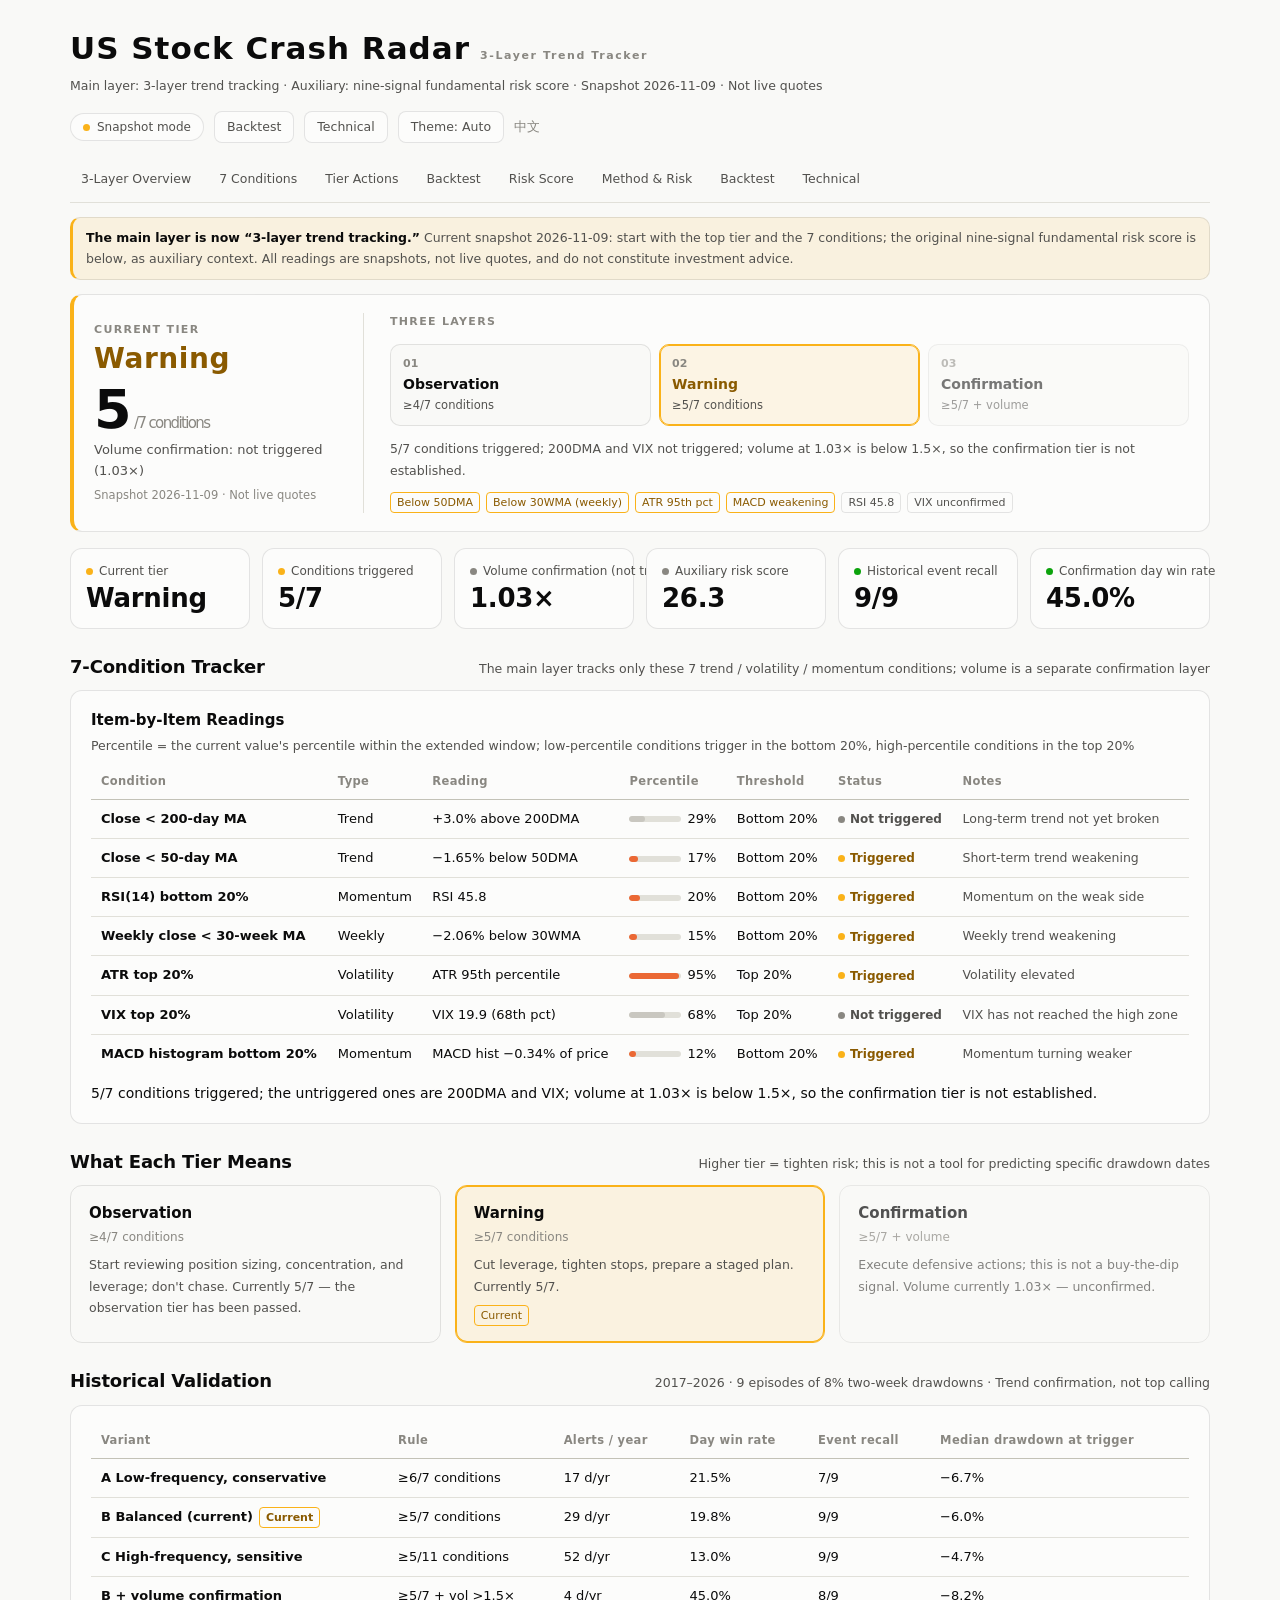
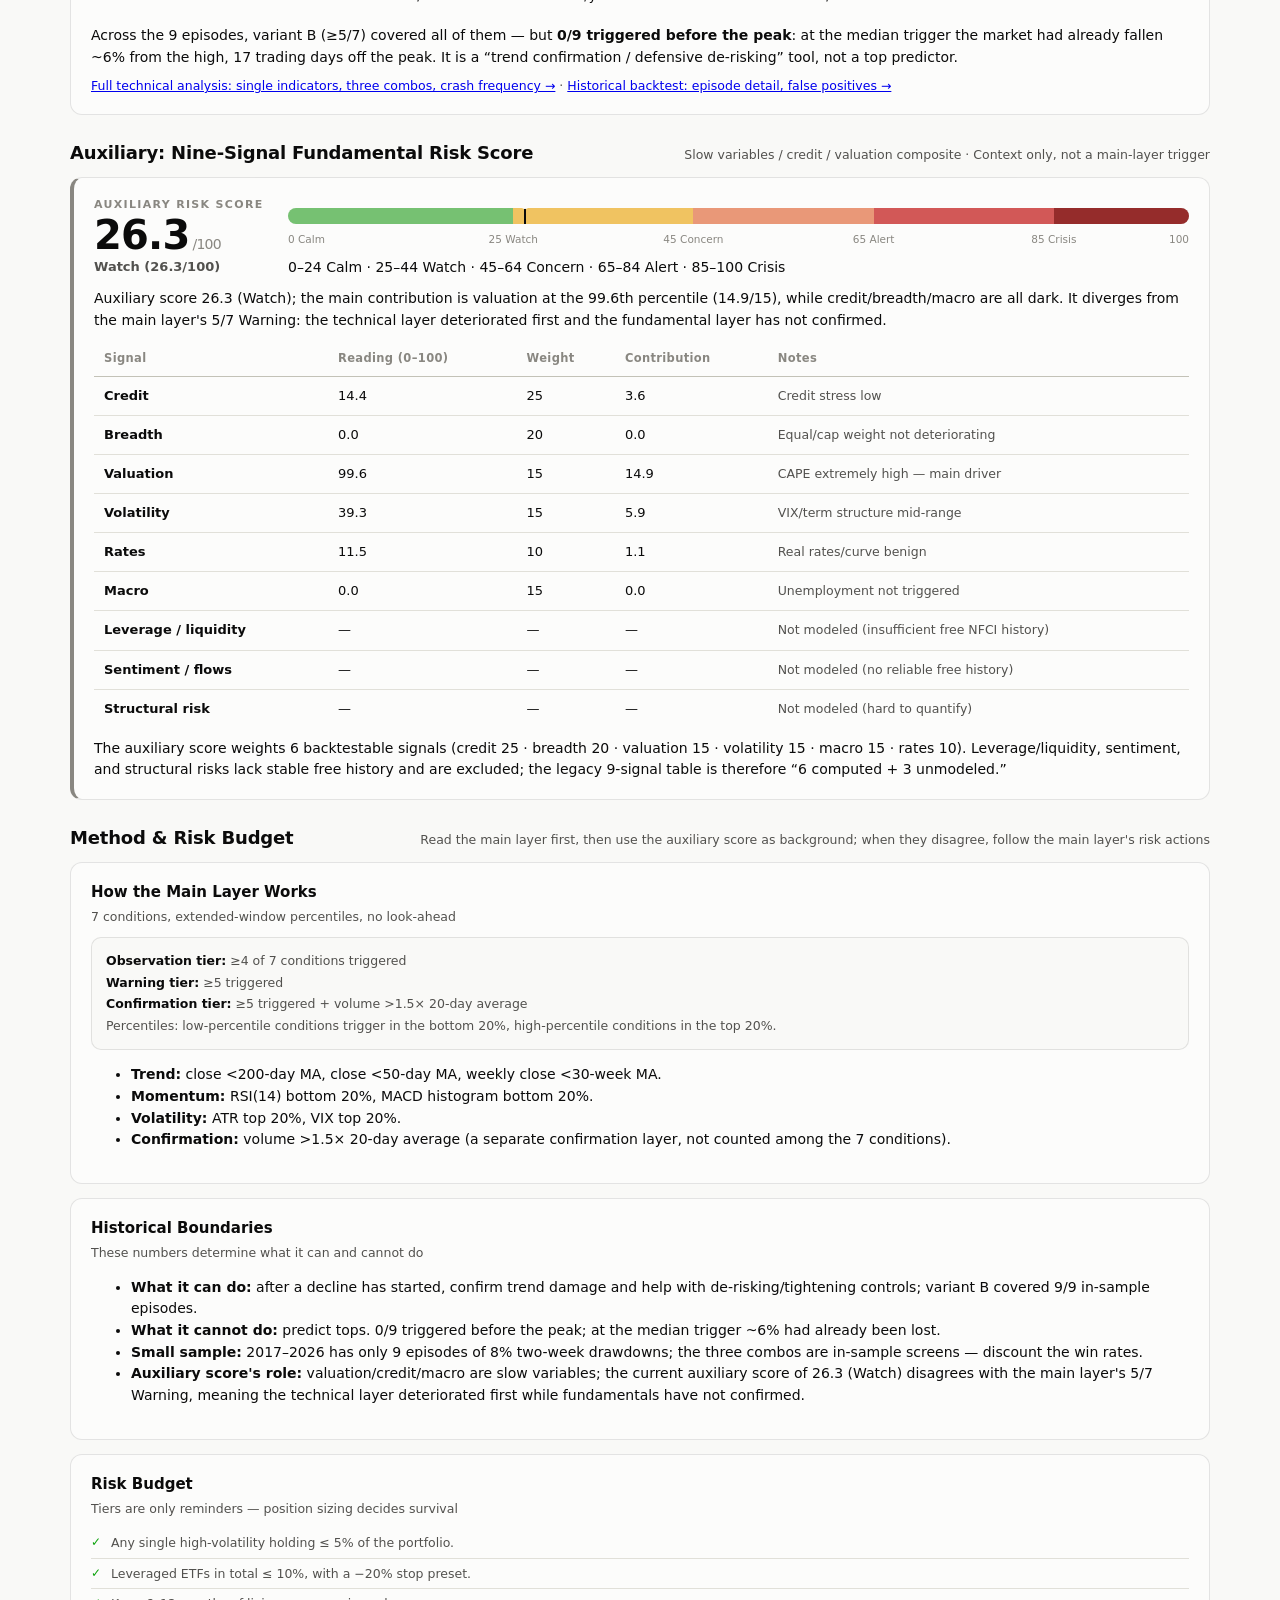
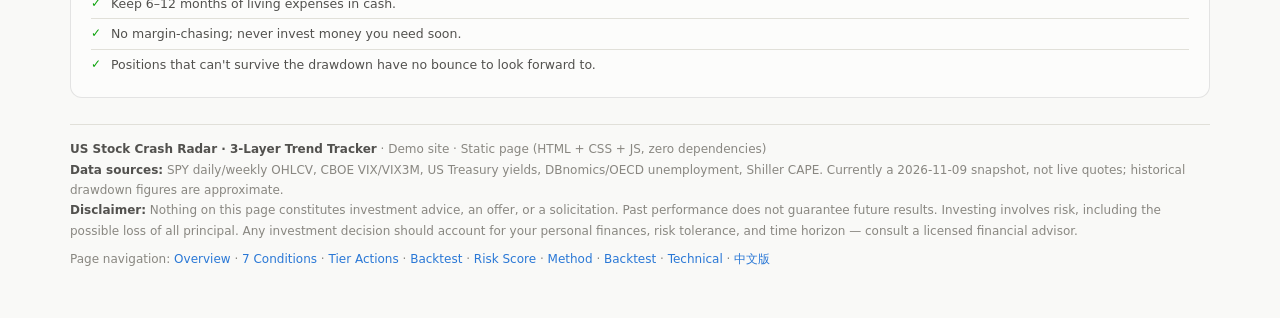
==== en/index.html @ eeff61cd "Add English version (en/) with shared data, language switch, and hreflang" ====
<!DOCTYPE html>
<html lang="en">
<head>
<meta charset="UTF-8">
<meta name="viewport" content="width=device-width, initial-scale=1.0">
<title>US Stock Crash Radar · 3-Layer Trend Dashboard</title>
<meta name="description" content="Three-layer trend tracking for US stocks: Observation ≥4/7, Warning ≥5/7, Confirmation ≥5/7 + volume. A nine-signal fundamental risk score as auxiliary context. Snapshot data, not investment advice.">
<meta name="theme-color" content="#f9f9f7" media="(prefers-color-scheme: light)">
<meta name="theme-color" content="#0d0d0d" media="(prefers-color-scheme: dark)">
<link rel="alternate" hreflang="en" href="https://wangxian111.github.io/usstockcrash/en/">
<link rel="alternate" hreflang="zh-CN" href="https://wangxian111.github.io/usstockcrash/">
<link rel="alternate" hreflang="x-default" href="https://wangxian111.github.io/usstockcrash/">
<link rel="icon" type="image/svg+xml" href="../assets/favicon.svg">
<link rel="stylesheet" href="../assets/site.css">
<style>
  /* 3-layer homepage layout */
  .layer-hero {
    display: grid;
    grid-template-columns: 270px 1fr;
    gap: 26px;
    align-items: stretch;
    border-left: 4px solid var(--warn);
  }
  .layer-current {
    border-right: 1px solid var(--grid);
    padding-right: 24px;
    display: flex;
    flex-direction: column;
    justify-content: center;
  }
  .layer-tier {
    font-size: 28px;
    font-weight: 750;
    letter-spacing: 0.02em;
    line-height: 1.2;
    margin-top: 4px;
    color: var(--warn-text);
  }
  .layer-score {
    font-size: 54px;
    font-weight: 750;
    line-height: 1.05;
    letter-spacing: -0.03em;
    margin: 6px 0 2px;
  }
  .layer-score small {
    font-size: 15px;
    font-weight: 500;
    color: var(--muted);
    margin-left: 4px;
  }
  .layer-sub { font-size: 13px; color: var(--ink-2); }
  .layer-note { font-size: 11.5px; color: var(--muted); margin-top: 6px; }
  .layer-right { min-width: 0; }
  .layer-ladder { display: flex; align-items: stretch; margin: 14px 0 12px; }
  .layer-step {
    flex: 1;
    border: 1px solid var(--border);
    border-radius: 10px;
    padding: 10px 12px;
    background: var(--page);
    opacity: 0.55;
  }
  .layer-step + .layer-step { margin-left: 8px; }
  .layer-step.active { opacity: 1; }
  .layer-step.current {
    border-color: var(--warn);
    background: var(--warn-soft);
    box-shadow: 0 0 0 1px var(--warn) inset;
  }
  .layer-step .ls-num { font-size: 11px; color: var(--muted); font-weight: 650; }
  .layer-step .ls-title { font-size: 14px; font-weight: 700; margin: 2px 0; }
  .layer-step .ls-rule { font-size: 11.5px; color: var(--ink-2); }
  .layer-step.current .ls-title { color: var(--warn-text); }
  .layer-summary {
    font-size: 12.5px;
    line-height: 1.75;
    color: var(--ink-2);
    margin: 6px 0 10px;
  }
  .layer-tags { display: flex; flex-wrap: wrap; gap: 6px; }

  .tier-grid { display: grid; grid-template-columns: repeat(3, 1fr); gap: 14px; }
  .tier-card {
    background: var(--surface);
    border: 1px solid var(--border);
    border-radius: 12px;
    padding: 16px 18px;
    opacity: 0.7;
  }
  .tier-card.active { opacity: 1; }
  .tier-card.current {
    border-color: var(--warn);
    background: var(--warn-soft);
    box-shadow: 0 0 0 1px var(--warn) inset;
  }
  .tier-card h3 { margin: 0; font-size: 15px; }
  .tier-card .rule { font-size: 12px; color: var(--muted); margin-top: 2px; }
  .tier-card p { font-size: 12.5px; color: var(--ink-2); line-height: 1.7; margin: 8px 0 0; }
  .tier-card .tag { margin-top: 8px; }

  .aux-card { border-left: 4px solid var(--muted); }
  .aux-head {
    display: grid;
    grid-template-columns: 170px 1fr;
    gap: 24px;
    align-items: center;
    margin-bottom: 10px;
  }
  .aux-score { font-size: 40px; font-weight: 750; line-height: 1.1; letter-spacing: -0.02em; }
  .aux-score small { font-size: 14px; font-weight: 500; color: var(--muted); margin-left: 3px; }
  .aux-band { font-size: 13px; font-weight: 650; color: var(--ink-2); }
  .aux-meter-wrap { min-width: 0; }

  /* Donation button styling — kept ready for when a Ko-fi / GitHub Sponsors account exists. */
  .sponsor-btn { border-color: #ea4aaa; color: #ea4aaa; }
  .sponsor-btn:hover { background: #ea4aaa; color: #fff !important; border-color: #ea4aaa !important; }
  .lang-switch { font-size: 12.5px; color: var(--muted); text-decoration: none; }

  @media (max-width: 900px) {
    .layer-hero { grid-template-columns: 1fr; }
    .layer-current {
      border-right: 0;
      border-bottom: 1px solid var(--grid);
      padding-right: 0;
      padding-bottom: 14px;
    }
    .layer-ladder { flex-direction: column; }
    .layer-step + .layer-step { margin-left: 0; margin-top: 6px; }
    .tier-grid { grid-template-columns: 1fr; }
    .aux-head { grid-template-columns: 1fr; }
  }
</style>
</head>
<body class="viz-root">
<div class="wrap">

  <header class="masthead">
    <div>
      <h1>US Stock Crash Radar <span class="mast-tag">3-Layer Trend Tracker</span></h1>
      <div class="sub">Main layer: 3-layer trend tracking · Auxiliary: nine-signal fundamental risk score · Snapshot <span id="updTime">—</span> · Not live quotes</div>
    </div>
    <div class="mast-right">
      <span class="src-badge"><span class="live-dot"></span> Snapshot mode</span>
      <a class="ghost-btn" href="backtest.html" style="text-decoration:none">Backtest</a>
      <a class="ghost-btn" href="technical.html" style="text-decoration:none">Technical</a>
      <button class="ghost-btn" id="themeBtn" type="button">Theme: Auto</button>
      <a class="lang-switch" href="../index.html" hreflang="zh-CN">中文</a>
    </div>
  </header>

  <nav class="site-nav" aria-label="Page navigation">
    <a href="#overview">3-Layer Overview</a>
    <a href="#conditions">7 Conditions</a>
    <a href="#tiers">Tier Actions</a>
    <a href="#validation">Backtest</a>
    <a href="#auxiliary">Risk Score</a>
    <a href="#method">Method &amp; Risk</a>
    <a href="backtest.html">Backtest</a>
    <a href="technical.html">Technical</a>
  </nav>

  <div class="demo-banner" role="note">
    <strong>The main layer is now “3-layer trend tracking.”</strong> Current snapshot <span id="bannerDate">—</span>: start with the top tier and the 7 conditions; the original nine-signal fundamental risk score is below, as auxiliary context.
    All readings are snapshots, not live quotes, and do not constitute investment advice.
  </div>

  <!-- ================= 3-Layer Overview ================= -->
  <section id="overview" class="report-section">
    <div class="card layer-hero" id="layerHero">
      <div class="layer-current">
        <div class="eyebrow">Current Tier</div>
        <div class="layer-tier" id="layerTier">Warning</div>
        <div class="layer-score"><span id="layerScore">5</span><small>/7 conditions</small></div>
        <div class="layer-sub" id="layerSub">Volume confirmation: not triggered (1.03×)</div>
        <div class="layer-note">Snapshot <span id="layerDate">—</span> · Not live quotes</div>
      </div>
      <div class="layer-right">
        <div class="eyebrow">Three Layers</div>
        <div class="layer-ladder" id="layerLadder">
          <div class="layer-step" data-tier="observe">
            <div class="ls-num">01</div>
            <div class="ls-title">Observation</div>
            <div class="ls-rule">≥4/7 conditions</div>
          </div>
          <div class="layer-step" data-tier="warn">
            <div class="ls-num">02</div>
            <div class="ls-title">Warning</div>
            <div class="ls-rule">≥5/7 conditions</div>
          </div>
          <div class="layer-step" data-tier="confirm">
            <div class="ls-num">03</div>
            <div class="ls-title">Confirmation</div>
            <div class="ls-rule">≥5/7 + volume</div>
          </div>
        </div>
        <p class="layer-summary" id="layerSummary">Loading…</p>
        <div class="layer-tags" id="layerTags"></div>
      </div>
    </div>
  </section>

  <!-- ================= KPI ================= -->
  <section class="kpis" id="layerKpis" aria-label="3-layer tracking core metrics"></section>

  <!-- ================= 7 Conditions ================= -->
  <section id="conditions" class="report-section">
    <div class="section-head">
      <h2>7-Condition Tracker</h2>
      <p class="cap">The main layer tracks only these 7 trend / volatility / momentum conditions; volume is a separate confirmation layer</p>
    </div>
    <div class="card">
      <div class="card-head">
        <div>
          <h2>Item-by-Item Readings</h2>
          <p class="cap">Percentile = the current value's percentile within the extended window; low-percentile conditions trigger in the bottom 20%, high-percentile conditions in the top 20%</p>
        </div>
      </div>
      <p class="scroll-hint">Table scrolls horizontally →</p>
      <div class="tblwrap">
        <table class="sig" id="conditionTable">
          <thead>
            <tr>
              <th>Condition</th><th>Type</th><th>Reading</th><th>Percentile</th>
              <th>Threshold</th><th>Status</th><th>Notes</th>
            </tr>
          </thead>
          <tbody id="conditionRows"></tbody>
        </table>
      </div>
      <p class="tech-note" id="conditionNote" style="margin:10px 0 0">Loading…</p>
    </div>
  </section>

  <!-- ================= Tier Actions ================= -->
  <section id="tiers" class="report-section">
    <div class="section-head">
      <h2>What Each Tier Means</h2>
      <p class="cap">Higher tier = tighten risk; this is not a tool for predicting specific drawdown dates</p>
    </div>
    <div class="tier-grid" id="tierCards"></div>
  </section>

  <!-- ================= Historical Validation ================= -->
  <section id="validation" class="report-section">
    <div class="section-head">
      <h2>Historical Validation</h2>
      <p class="cap">2017–2026 · 9 episodes of 8% two-week drawdowns · Trend confirmation, not top calling</p>
    </div>
    <div class="card">
      <p class="scroll-hint">Table scrolls horizontally →</p>
      <div class="tblwrap">
        <table class="sig" id="profileTable">
          <thead>
            <tr>
              <th>Variant</th><th>Rule</th><th>Alerts / year</th>
              <th>Day win rate</th><th>Event recall</th><th>Median drawdown at trigger</th>
            </tr>
          </thead>
          <tbody id="profileRows"></tbody>
        </table>
      </div>
      <p class="tech-note" style="margin:10px 0 0">
        Across the 9 episodes, variant B (≥5/7) covered all of them — but <b>0/9 triggered before the peak</b>: at the median trigger the market had already fallen ~6% from the high,
        17 trading days off the peak. It is a “trend confirmation / defensive de-risking” tool, not a top predictor.
      </p>
      <p class="cap" style="margin-top:8px">
        <a href="technical.html">Full technical analysis: single indicators, three combos, crash frequency →</a> ·
        <a href="backtest.html">Historical backtest: episode detail, false positives →</a>
      </p>
    </div>
  </section>

  <!-- ================= Auxiliary Risk Score ================= -->
  <section id="auxiliary" class="report-section">
    <div class="section-head">
      <h2>Auxiliary: Nine-Signal Fundamental Risk Score</h2>
      <p class="cap">Slow variables / credit / valuation composite · Context only, not a main-layer trigger</p>
    </div>

    <div class="card aux-card">
      <div class="aux-head">
        <div>
          <div class="eyebrow">Auxiliary Risk Score</div>
          <div class="aux-score"><span id="auxScore">26.3</span><small>/100</small></div>
          <div class="aux-band" id="auxBand">Watch</div>
        </div>
        <div class="aux-meter-wrap">
          <div class="risk-meter" id="auxMeter" role="img" aria-label="Auxiliary risk score 26.3, watch zone">
            <div class="rm-seg rm-calm" style="width:25%"></div>
            <div class="rm-seg rm-watch" style="width:20%"></div>
            <div class="rm-seg rm-elev" style="width:20%"></div>
            <div class="rm-seg rm-alert" style="width:20%"></div>
            <div class="rm-seg rm-crisis" style="width:15%"></div>
            <div class="rm-marker" id="auxMarker" style="left:26.3%"><span></span></div>
          </div>
          <div class="risk-scale">
            <span style="left:0%">0 Calm</span>
            <span style="left:25%">25 Watch</span>
            <span style="left:45%">45 Concern</span>
            <span style="left:65%">65 Alert</span>
            <span style="left:85%">85 Crisis</span>
            <span style="left:100%">100</span>
          </div>
          <p class="tech-note" style="margin:6px 0 0">0–24 Calm · 25–44 Watch · 45–64 Concern · 65–84 Alert · 85–100 Crisis</p>
        </div>
      </div>

      <p class="tech-note" id="auxNote" style="margin:6px 0 10px">Loading…</p>

      <p class="scroll-hint">Table scrolls horizontally →</p>
      <div class="tblwrap">
        <table class="sig">
          <thead>
            <tr><th>Signal</th><th>Reading (0–100)</th><th>Weight</th><th>Contribution</th><th>Notes</th></tr>
          </thead>
          <tbody id="auxRows"></tbody>
        </table>
      </div>
      <p class="tech-note" style="margin:10px 0 0">
        The auxiliary score weights 6 backtestable signals (credit 25 · breadth 20 · valuation 15 · volatility 15 · macro 15 · rates 10).
        Leverage/liquidity, sentiment, and structural risks lack stable free history and are excluded; the legacy 9-signal table is therefore “6 computed + 3 unmodeled.”
      </p>
    </div>
  </section>

  <!-- ================= Method & Risk Budget ================= -->
  <section id="method" class="report-section">
    <div class="section-head">
      <h2>Method &amp; Risk Budget</h2>
      <p class="cap">Read the main layer first, then use the auxiliary score as background; when they disagree, follow the main layer's risk actions</p>
    </div>

    <div class="card">
      <div class="card-head">
        <div>
          <h2>How the Main Layer Works</h2>
          <p class="cap">7 conditions, extended-window percentiles, no look-ahead</p>
        </div>
      </div>
      <div class="formula-box" style="margin-bottom:10px">
        <b>Observation tier:</b> ≥4 of 7 conditions triggered<br>
        <b>Warning tier:</b> ≥5 triggered<br>
        <b>Confirmation tier:</b> ≥5 triggered + volume &gt;1.5× 20-day average<br>
        Percentiles: low-percentile conditions trigger in the bottom 20%, high-percentile conditions in the top 20%.
      </div>
      <ul class="tech-list">
        <li><b>Trend:</b> close &lt;200-day MA, close &lt;50-day MA, weekly close &lt;30-week MA.</li>
        <li><b>Momentum:</b> RSI(14) bottom 20%, MACD histogram bottom 20%.</li>
        <li><b>Volatility:</b> ATR top 20%, VIX top 20%.</li>
        <li><b>Confirmation:</b> volume &gt;1.5× 20-day average (a separate confirmation layer, not counted among the 7 conditions).</li>
      </ul>
    </div>

    <div class="card">
      <div class="card-head">
        <div>
          <h2>Historical Boundaries</h2>
          <p class="cap">These numbers determine what it can and cannot do</p>
        </div>
      </div>
      <ul class="tech-list">
        <li><b>What it can do:</b> after a decline has started, confirm trend damage and help with de-risking/tightening controls; variant B covered 9/9 in-sample episodes.</li>
        <li><b>What it cannot do:</b> predict tops. 0/9 triggered before the peak; at the median trigger ~6% had already been lost.</li>
        <li><b>Small sample:</b> 2017–2026 has only 9 episodes of 8% two-week drawdowns; the three combos are in-sample screens — discount the win rates.</li>
        <li><b>Auxiliary score's role:</b> valuation/credit/macro are slow variables; the current auxiliary score of 26.3 (Watch) disagrees with the main layer's 5/7 Warning, meaning the technical layer deteriorated first while fundamentals have not confirmed.</li>
      </ul>
    </div>

    <div class="card">
      <div class="card-head">
        <div>
          <h2>Risk Budget</h2>
          <p class="cap">Tiers are only reminders — position sizing decides survival</p>
        </div>
      </div>
      <ul class="checklist">
        <li>Any single high-volatility holding ≤ 5% of the portfolio.</li>
        <li>Leveraged ETFs in total ≤ 10%, with a −20% stop preset.</li>
        <li>Keep 6–12 months of living expenses in cash.</li>
        <li>No margin-chasing; never invest money you need soon.</li>
        <li>Positions that can't survive the drawdown have no bounce to look forward to.</li>
      </ul>
    </div>
  </section>

  <footer>
    <b>US Stock Crash Radar · 3-Layer Trend Tracker</b> · Demo site · Static page (HTML + CSS + JS, zero dependencies)<br>
    <b>Data sources:</b> SPY daily/weekly OHLCV, CBOE VIX/VIX3M, US Treasury yields, DBnomics/OECD unemployment, Shiller CAPE.
    Currently a <span id="footerDate">—</span> snapshot, not live quotes; historical drawdown figures are approximate.<br>
    <b>Disclaimer:</b> Nothing on this page constitutes investment advice, an offer, or a solicitation. Past performance does not guarantee future results. Investing involves risk, including the possible loss of all principal.
    Any investment decision should account for your personal finances, risk tolerance, and time horizon — consult a licensed financial advisor.<br>
    <span style="display:block;margin-top:8px">
      Page navigation:
      <a href="#overview">Overview</a> ·
      <a href="#conditions">7 Conditions</a> ·
      <a href="#tiers">Tier Actions</a> ·
      <a href="#validation">Backtest</a> ·
      <a href="#auxiliary">Risk Score</a> ·
      <a href="#method">Method</a> ·
      <a href="backtest.html">Backtest</a> ·
      <a href="technical.html">Technical</a> ·
      <a href="../index.html" hreflang="zh-CN">中文版</a>
    </span>
  </footer>
</div>

<noscript>
  <div style="max-width:1140px;margin:12px auto;padding:12px;border:1px solid #d03b3b;border-radius:8px;color:#d03b3b">
    The 3-layer tracker and auxiliary score require JavaScript.
  </div>
</noscript>

<script src="assets/app.js"></script>
</body>
</html>
---- assets/site.css ----
/* ==========================================================================
   美股暴跌预警 · US Crash Radar
   设计令牌复用自 GoldWebsite / goldsite 的 dataviz 调色板实例。
   零依赖，浏览器直接打开即可。
   ========================================================================== */

.viz-root {
  color-scheme: light;
  --surface-1: #fcfcfb;
  --page: #f9f9f7;
  --ink: #0b0b0b;
  --ink-2: #52514e;
  --muted: #898781;
  --grid: #e1e0d9;
  --baseline: #c3c2b7;
  --border: rgba(11, 11, 11, 0.10);
  --s1: #2a78d6;
  --s2: #eb6834;
  --rise: #008300;
  --fall: #e34948;
  --seq-track: #cde2fb;
  --deem: #c9c7c0;
  --good: #0ca30c;
  --good-text: #006300;
  --warn: #fab219;
  --warn-text: #8a5a00;
  --serious: #ec835a;
  --serious-text: #a34a1f;
  --crit: #d03b3b;
  --delta-up: #006300;
  --delta-down: #d03b3b;
  --tt-bg: #ffffff;
  --tt-shadow: 0 6px 24px rgba(11, 11, 11, 0.14);
  --accent-soft: rgba(42, 120, 214, 0.08);
  --warn-soft: rgba(250, 178, 25, 0.10);
  --crit-soft: rgba(208, 59, 59, 0.08);
}

@media (prefers-color-scheme: dark) {
  :root:where(:not([data-theme="light"])) .viz-root {
    color-scheme: dark;
    --surface-1: #1a1a19;
    --page: #0d0d0d;
    --ink: #ffffff;
    --ink-2: #c3c2b7;
    --muted: #898781;
    --grid: #2c2c2a;
    --baseline: #383835;
    --border: rgba(255, 255, 255, 0.10);
    --s1: #3987e5;
    --s2: #d95926;
    --rise: #008300;
    --fall: #e66767;
    --seq-track: #184f95;
    --deem: #4a4a46;
    --good: #0ca30c;
    --good-text: #0ca30c;
    --warn: #fab219;
    --warn-text: #fab219;
    --serious: #ec835a;
    --serious-text: #ec835a;
    --crit: #d03b3b;
    --delta-up: #0ca30c;
    --delta-down: #e66767;
    --tt-bg: #232322;
    --tt-shadow: 0 6px 24px rgba(0, 0, 0, 0.5);
    --accent-soft: rgba(57, 135, 229, 0.12);
    --warn-soft: rgba(250, 178, 25, 0.12);
    --crit-soft: rgba(208, 59, 59, 0.14);
  }
}

:root[data-theme="dark"] .viz-root {
  color-scheme: dark;
  --surface-1: #1a1a19;
  --page: #0d0d0d;
  --ink: #ffffff;
  --ink-2: #c3c2b7;
  --muted: #898781;
  --grid: #2c2c2a;
  --baseline: #383835;
  --border: rgba(255, 255, 255, 0.10);
  --s1: #3987e5;
  --s2: #d95926;
  --rise: #008300;
  --fall: #e66767;
  --seq-track: #184f95;
  --deem: #4a4a46;
  --good: #0ca30c;
  --good-text: #0ca30c;
  --warn: #fab219;
  --warn-text: #fab219;
  --serious: #ec835a;
  --serious-text: #ec835a;
  --crit: #d03b3b;
  --delta-up: #0ca30c;
  --delta-down: #e66767;
  --tt-bg: #232322;
  --tt-shadow: 0 6px 24px rgba(0, 0, 0, 0.5);
  --accent-soft: rgba(57, 135, 229, 0.12);
  --warn-soft: rgba(250, 178, 25, 0.12);
  --crit-soft: rgba(208, 59, 59, 0.14);
}

* { box-sizing: border-box; }

.viz-root {
  font-family: system-ui, -apple-system, "Segoe UI", "PingFang SC", "Microsoft YaHei", sans-serif;
  background: var(--page);
  color: var(--ink);
  margin: 0;
  min-height: 100vh;
  padding: 24px 20px 48px;
  font-size: 14px;
  line-height: 1.55;
  -webkit-font-smoothing: antialiased;
}

.wrap { max-width: 1140px; margin: 0 auto; }

/* ---------- 页头 ---------- */
.masthead {
  display: flex;
  align-items: flex-end;
  justify-content: space-between;
  gap: 16px;
  flex-wrap: wrap;
  margin-bottom: 12px;
}
.masthead h1 {
  font-size: 31px;
  font-weight: 750;
  margin: 0;
  letter-spacing: 1px;
  display: flex;
  align-items: baseline;
  flex-wrap: wrap;
  gap: 10px;
}
.mast-tag {
  font-size: 11px;
  font-weight: 650;
  letter-spacing: 1.6px;
  color: var(--muted);
}
.masthead .sub { color: var(--ink-2); font-size: 12.5px; margin-top: 4px; }
.mast-right { display: flex; align-items: center; gap: 10px; flex-wrap: wrap; }
.src-badge {
  font-size: 12px;
  color: var(--ink-2);
  border: 1px solid var(--border);
  border-radius: 999px;
  padding: 4px 12px;
  background: var(--surface-1);
  display: inline-flex;
  align-items: center;
  gap: 7px;
}
.live-dot {
  width: 7px;
  height: 7px;
  border-radius: 50%;
  background: var(--warn);
  flex: none;
}
.ghost-btn {
  font: inherit;
  font-size: 12.5px;
  color: var(--ink-2);
  background: var(--surface-1);
  border: 1px solid var(--border);
  border-radius: 8px;
  padding: 5px 12px;
  cursor: pointer;
}
.ghost-btn:hover { color: var(--ink); border-color: var(--baseline); }

/* ---------- 导航 ---------- */
.site-nav {
  position: sticky;
  top: 0;
  z-index: 30;
  display: flex;
  flex-wrap: wrap;
  gap: 6px;
  padding: 9px 0;
  margin-bottom: 14px;
  background: var(--page);
  background: color-mix(in srgb, var(--page) 92%, transparent);
  backdrop-filter: blur(10px);
  -webkit-backdrop-filter: blur(10px);
  border-bottom: 1px solid var(--grid);
}
.site-nav a {
  font-size: 12.5px;
  color: var(--ink-2);
  text-decoration: none;
  padding: 4px 10px;
  border-radius: 999px;
  border: 1px solid transparent;
  white-space: nowrap;
}
.site-nav a:hover { color: var(--s1); border-color: var(--border); background: var(--surface-1); }

/* ---------- 演示提示 ---------- */
.demo-banner {
  border: 1px solid var(--border);
  border-left: 3px solid var(--warn);
  border-radius: 10px;
  background: var(--warn-soft);
  color: var(--ink-2);
  font-size: 12.5px;
  line-height: 1.7;
  padding: 9px 13px;
  margin-bottom: 14px;
}
.demo-banner strong { color: var(--ink); }
.demo-banner code {
  font-family: ui-monospace, SFMono-Regular, Consolas, "Liberation Mono", monospace;
  font-size: 11.5px;
  background: var(--surface-1);
  border: 1px solid var(--border);
  border-radius: 5px;
  padding: 1px 5px;
  color: var(--ink);
}

/* ---------- 卡片 ---------- */
.card {
  background: var(--surface-1);
  border: 1px solid var(--border);
  border-radius: 12px;
  padding: 18px 20px;
}
.card + .card { margin-top: 14px; }
.card h2 { font-size: 15px; font-weight: 650; margin: 0; }
.card h3 { font-size: 13.5px; font-weight: 650; margin: 0 0 8px; }
.card .cap { color: var(--ink-2); font-size: 12.5px; margin: 3px 0 0; }
.card-head {
  display: flex;
  align-items: flex-start;
  justify-content: space-between;
  gap: 12px;
  margin-bottom: 10px;
  flex-wrap: wrap;
}
.eyebrow {
  font-size: 11px;
  font-weight: 700;
  letter-spacing: 0.12em;
  text-transform: uppercase;
  color: var(--muted);
}

/* ---------- 预警总览 ---------- */
.alert-card {
  display: grid;
  grid-template-columns: 250px 1fr;
  gap: 24px;
  align-items: stretch;
  border-left: 4px solid var(--serious);
}
.alert-left {
  border-right: 1px solid var(--grid);
  padding-right: 22px;
  display: flex;
  flex-direction: column;
  justify-content: center;
}
.alert-level {
  font-size: 25px;
  font-weight: 750;
  letter-spacing: 0.04em;
  line-height: 1.2;
  margin-top: 4px;
  color: var(--serious-text);
}
.alert-score {
  font-size: 52px;
  font-weight: 750;
  line-height: 1.05;
  letter-spacing: -0.03em;
  margin: 4px 0 2px;
}
.alert-score small { font-size: 16px; font-weight: 500; color: var(--muted); margin-left: 3px; }
.alert-note { font-size: 12px; color: var(--muted); }
.alert-right { min-width: 0; }
.risk-meter {
  position: relative;
  display: flex;
  height: 16px;
  border-radius: 8px;
  overflow: hidden;
  background: var(--grid);
  margin: 12px 0 7px;
}
.rm-seg { height: 100%; }
.rm-calm { background: var(--good); opacity: 0.50; }
.rm-watch { background: var(--warn); opacity: 0.62; }
.rm-elev { background: var(--serious); opacity: 0.76; }
.rm-alert { background: var(--crit); opacity: 0.82; }
.rm-crisis { background: #8f1d1d; opacity: 0.92; }
.rm-marker {
  position: absolute;
  top: -5px;
  bottom: -5px;
  width: 2px;
  background: var(--ink);
  transform: translateX(-1px);
}
.rm-marker span {
  position: absolute;
  top: -4px;
  left: 50%;
  transform: translateX(-50%);
  width: 10px;
  height: 10px;
  border-radius: 50%;
  background: var(--ink);
  border: 2px solid var(--surface-1);
}
.risk-scale {
  position: relative;
  height: 16px;
  font-size: 10.5px;
  color: var(--muted);
  margin-bottom: 10px;
}
.risk-scale span {
  position: absolute;
  top: 0;
  transform: translateX(-50%);
  white-space: nowrap;
}
.risk-scale span:first-child { transform: none; }
.risk-scale span:last-child { transform: translateX(-100%); }
.alert-summary {
  font-size: 13px;
  color: var(--ink-2);
  line-height: 1.7;
  margin: 8px 0 10px;
}
.alert-tags { display: flex; flex-wrap: wrap; gap: 6px; }

/* ---------- KPI ---------- */
.kpis {
  display: grid;
  grid-template-columns: repeat(auto-fit, minmax(172px, 1fr));
  gap: 12px;
  margin-bottom: 16px;
}
.stat {
  background: var(--surface-1);
  border: 1px solid var(--border);
  border-radius: 12px;
  padding: 13px 15px;
  min-width: 0;
}
.stat-label {
  font-size: 12px;
  color: var(--ink-2);
  display: flex;
  align-items: center;
  gap: 6px;
  white-space: nowrap;
}
.stat-value {
  font-size: 26px;
  font-weight: 650;
  margin: 3px 0 1px;
  line-height: 1.15;
  letter-spacing: -0.01em;
}
.stat-value small { font-size: 13px; font-weight: 500; color: var(--ink-2); margin-left: 2px; }
.stat-delta { font-size: 12px; color: var(--ink-2); }
.stat-delta.up { color: var(--delta-up); }
.stat-delta.dn { color: var(--delta-down); }
.stat-foot {
  display: flex;
  align-items: center;
  justify-content: space-between;
  gap: 8px;
  margin-top: 8px;
}
.chip {
  display: inline-flex;
  align-items: center;
  gap: 5px;
  font-size: 11.5px;
  font-weight: 600;
  white-space: nowrap;
}
.chip-good { color: var(--good-text); }
.chip-warn { color: var(--warn-text); }
.chip-serious { color: var(--serious-text); }
.chip-crit { color: var(--crit); }
.chip-mid { color: var(--ink-2); }
.spark { display: block; flex: none; }

/* ---------- 圆点 / 标签 ---------- */
.dot {
  display: inline-block;
  width: 7px;
  height: 7px;
  border-radius: 50%;
  background: var(--muted);
  flex: none;
}
.dot.good { background: var(--good); }
.dot.warn { background: var(--warn); }
.dot.serious { background: var(--serious); }
.dot.crit { background: var(--crit); }
.dot.mid { background: var(--muted); }
.tag {
  display: inline-block;
  font-size: 11px;
  border: 1px solid var(--border);
  border-radius: 4px;
  padding: 1px 6px;
  color: var(--ink-2);
  white-space: nowrap;
}
.tag.warn { color: var(--warn-text); border-color: var(--warn); }
.tag.crit { color: var(--crit); border-color: var(--crit); }

/* ---------- 区块 ---------- */
.report-section { margin-bottom: 16px; scroll-margin-top: 54px; }
.section-head {
  display: flex;
  align-items: baseline;
  justify-content: space-between;
  gap: 14px;
  flex-wrap: wrap;
  margin: 24px 0 10px;
}
.section-head h2 {
  font-size: 18px;
  font-weight: 700;
  margin: 0;
  letter-spacing: -0.01em;
}
.section-head .cap { font-size: 12.5px; color: var(--ink-2); margin: 0; }

/* ---------- 信号表 ---------- */
.tblwrap { overflow-x: auto; -webkit-overflow-scrolling: touch; }
.scroll-hint { display: none; font-size: 11.5px; color: var(--muted); margin: 0 0 6px; }
@media (max-width: 760px) { .scroll-hint { display: block; } }
table.sig { width: 100%; min-width: 760px; border-collapse: collapse; font-size: 13px; }
table.sig th {
  text-align: left;
  font-size: 11.5px;
  color: var(--muted);
  font-weight: 650;
  letter-spacing: 0.03em;
  padding: 8px 10px;
  border-bottom: 1px solid var(--baseline);
  white-space: nowrap;
}
table.sig td {
  padding: 9px 10px;
  border-bottom: 1px solid var(--grid);
  vertical-align: top;
}
table.sig tr:last-child td { border-bottom: 0; }
table.sig td.num { font-variant-numeric: tabular-nums; white-space: nowrap; }
table.sig td:first-child { color: var(--ink); font-weight: 600; white-space: nowrap; }
table.sig .why { color: var(--ink-2); font-size: 12.5px; }
.status-tag {
  display: inline-flex;
  align-items: center;
  gap: 5px;
  font-size: 12px;
  font-weight: 600;
  white-space: nowrap;
}
.status-good { color: var(--good-text); }
.status-warn { color: var(--warn-text); }
.status-serious { color: var(--serious-text); }
.status-crit { color: var(--crit); }
.status-mid { color: var(--ink-2); }
.mini-bar {
  display: inline-block;
  width: 52px;
  height: 6px;
  border-radius: 3px;
  background: var(--grid);
  vertical-align: middle;
  margin-right: 6px;
  overflow: hidden;
}
.mini-bar span {
  display: block;
  height: 100%;
  border-radius: 3px;
  background: var(--s2);
}

/* ---------- 驱动条 ---------- */
.drv-item { padding: 8px 0; border-bottom: 1px solid var(--grid); }
.drv-item:last-child { border-bottom: 0; }
.drv-line {
  display: grid;
  grid-template-columns: 132px 1fr 78px;
  gap: 10px;
  align-items: center;
}
.drv-name { font-size: 13px; font-weight: 600; }
.drv-track {
  position: relative;
  height: 10px;
  background: var(--grid);
  border-radius: 5px;
  overflow: hidden;
}
.drv-fill {
  position: absolute;
  left: 0;
  top: 0;
  height: 100%;
  border-radius: 5px;
  background: var(--s2);
}
.drv-val {
  font-size: 12px;
  text-align: right;
  font-variant-numeric: tabular-nums;
  color: var(--ink-2);
}
.drv-reason {
  font-size: 11.5px;
  color: var(--ink-2);
  margin: 3px 0 0;
  padding-left: 142px;
  line-height: 1.55;
}
.formula-box {
  border: 1px solid var(--border);
  border-radius: 10px;
  background: var(--page);
  padding: 12px 14px;
  font-size: 12.5px;
  color: var(--ink-2);
  line-height: 1.75;
}
.formula-box b { color: var(--ink); }
.formula-box code {
  font-family: ui-monospace, SFMono-Regular, Consolas, "Liberation Mono", monospace;
  font-size: 11.5px;
  background: var(--surface-1);
  border: 1px solid var(--border);
  border-radius: 5px;
  padding: 1px 5px;
  color: var(--ink);
}

/* ---------- 图表 ---------- */
.charts-grid { display: grid; grid-template-columns: 1fr 1fr; gap: 16px; }
.charts-grid .span2 { grid-column: 1 / -1; }
.chartbox { width: 100%; }
.chartbox svg { display: block; width: 100%; height: auto; }
.legend {
  display: flex;
  gap: 16px;
  flex-wrap: wrap;
  font-size: 12px;
  color: var(--ink-2);
  margin: 2px 0 6px;
  align-items: center;
}
.legend .k { display: inline-flex; align-items: center; gap: 6px; }
.kbox { width: 11px; height: 11px; border-radius: 2px; display: inline-block; }
.nodata { color: var(--muted); font-size: 13px; padding: 24px 0; text-align: center; }

/* ---------- 数据表 ---------- */
details.data-table {
  margin-top: 8px;
  border-top: 1px solid var(--grid);
  padding-top: 8px;
}
details.data-table summary {
  cursor: pointer;
  list-style: none;
  font-size: 12px;
  color: var(--s1);
  font-weight: 600;
}
details.data-table summary::-webkit-details-marker { display: none; }
details.data-table summary::before { content: "▸ "; }
details.data-table[open] summary::before { content: "▾ "; }
details.data-table .tblwrap {
  max-height: 280px;
  overflow: auto;
  border: 1px solid var(--border);
  border-radius: 8px;
  margin-top: 8px;
}
table.data { width: 100%; border-collapse: collapse; font-size: 12.5px; }
table.data th {
  position: sticky;
  top: 0;
  background: var(--surface-1);
  text-align: right;
  font-weight: 600;
  color: var(--ink-2);
  padding: 7px 10px;
  border-bottom: 1px solid var(--grid);
  white-space: nowrap;
}
table.data th:first-child, table.data td:first-child { text-align: left; }
table.data td {
  padding: 6px 10px;
  text-align: right;
  border-bottom: 1px solid var(--grid);
  color: var(--ink);
  font-variant-numeric: tabular-nums;
  white-space: nowrap;
}
table.data tr:last-child td { border-bottom: 0; }

/* ---------- 时间线 ---------- */
.timeline { list-style: none; margin: 0; padding: 0; }
.timeline li {
  position: relative;
  padding: 0 0 14px 20px;
  border-left: 2px solid var(--grid);
}
.timeline li:last-child { padding-bottom: 0; }
.timeline li::before {
  content: "";
  position: absolute;
  left: -5px;
  top: 4px;
  width: 8px;
  height: 8px;
  border-radius: 50%;
  background: var(--s1);
  border: 2px solid var(--surface-1);
}
.timeline .d { font-size: 12px; color: var(--s1); font-weight: 650; }
.timeline .t { font-size: 12.5px; color: var(--ink-2); margin-top: 1px; }
.timeline b { color: var(--ink); }

/* ---------- 暴露地图 ---------- */
table.exposure { width: 100%; min-width: 720px; border-collapse: collapse; font-size: 12.5px; }
table.exposure th {
  text-align: left;
  font-size: 11.5px;
  color: var(--muted);
  font-weight: 650;
  padding: 8px 10px;
  border-bottom: 1px solid var(--baseline);
  white-space: nowrap;
}
table.exposure td {
  padding: 8px 10px;
  border-bottom: 1px solid var(--grid);
  color: var(--ink-2);
  vertical-align: top;
}
table.exposure tr:last-child td { border-bottom: 0; }
table.exposure td:first-child { color: var(--ink); font-weight: 600; white-space: nowrap; }

/* ---------- 行动清单 ---------- */
.playbook-grid { display: grid; grid-template-columns: repeat(3, 1fr); gap: 16px; }
.playbook-grid .card { margin-top: 0; }
.checklist { list-style: none; margin: 0; padding: 0; }
.checklist li {
  position: relative;
  padding: 5px 0 5px 20px;
  font-size: 12.5px;
  color: var(--ink-2);
  border-bottom: 1px solid var(--grid);
}
.checklist li:last-child { border-bottom: 0; }
.checklist li::before {
  content: "✓";
  position: absolute;
  left: 0;
  top: 5px;
  color: var(--good);
  font-weight: 700;
  font-size: 12px;
}
.tranche { width: 100%; border-collapse: collapse; font-size: 12.5px; }
.tranche td { padding: 5px 0; border-bottom: 1px solid var(--grid); color: var(--ink-2); }
.tranche tr:last-child td { border-bottom: 0; }
.tranche td:last-child { text-align: right; font-variant-numeric: tabular-nums; color: var(--ink); }

/* ---------- 提示框 ---------- */
#tt {
  position: fixed;
  z-index: 60;
  pointer-events: none;
  background: var(--tt-bg);
  color: var(--ink);
  border: 1px solid var(--border);
  border-radius: 10px;
  box-shadow: var(--tt-shadow);
  padding: 9px 12px;
  font-size: 12.5px;
  min-width: 140px;
  display: none;
}
#tt .tt-title { color: var(--ink-2); font-size: 11.5px; margin-bottom: 4px; }
#tt .tt-row {
  display: flex;
  align-items: center;
  gap: 14px;
  justify-content: space-between;
  margin-top: 2px;
}
#tt .tt-row .n { color: var(--ink-2); display: inline-flex; align-items: center; gap: 6px; }
#tt .tt-row .v { font-weight: 650; font-variant-numeric: tabular-nums; }
#tt .key { width: 10px; height: 2.5px; border-radius: 2px; display: inline-block; flex: none; }

/* ---------- 页脚 ---------- */
footer {
  color: var(--muted);
  font-size: 12px;
  line-height: 1.7;
  border-top: 1px solid var(--grid);
  padding-top: 14px;
  margin-top: 26px;
}
footer b { color: var(--ink-2); }
footer ul { margin: 6px 0 0; padding-left: 18px; }
footer li { margin: 2px 0; }
footer a { color: var(--s1); text-decoration: none; }
footer a:hover { text-decoration: underline; }

/* ---------- 响应式 ---------- */
@media (max-width: 900px) {
  .charts-grid { grid-template-columns: 1fr; }
  .playbook-grid { grid-template-columns: 1fr; }
  .alert-card { grid-template-columns: 1fr; gap: 16px; }
  .alert-left { border-right: 0; border-bottom: 1px solid var(--grid); padding-right: 0; padding-bottom: 14px; }
}
@media (max-width: 620px) {
  .viz-root { padding: 14px 10px 36px; }
  .masthead h1 { font-size: 25px; }
  .alert-score { font-size: 44px; }
  .drv-line { grid-template-columns: 96px 1fr 64px; }
  .drv-reason { padding-left: 0; }
  .kpis { grid-template-columns: 1fr 1fr; }
  .stat-value { font-size: 23px; }
}
@media (max-width: 420px) {
  .kpis { grid-template-columns: 1fr; }
}

@media print {
  .site-nav, .ghost-btn, .demo-banner { display: none !important; }
  body { background: #ffffff; }
  .card, .stat { box-shadow: none; break-inside: avoid; }
}
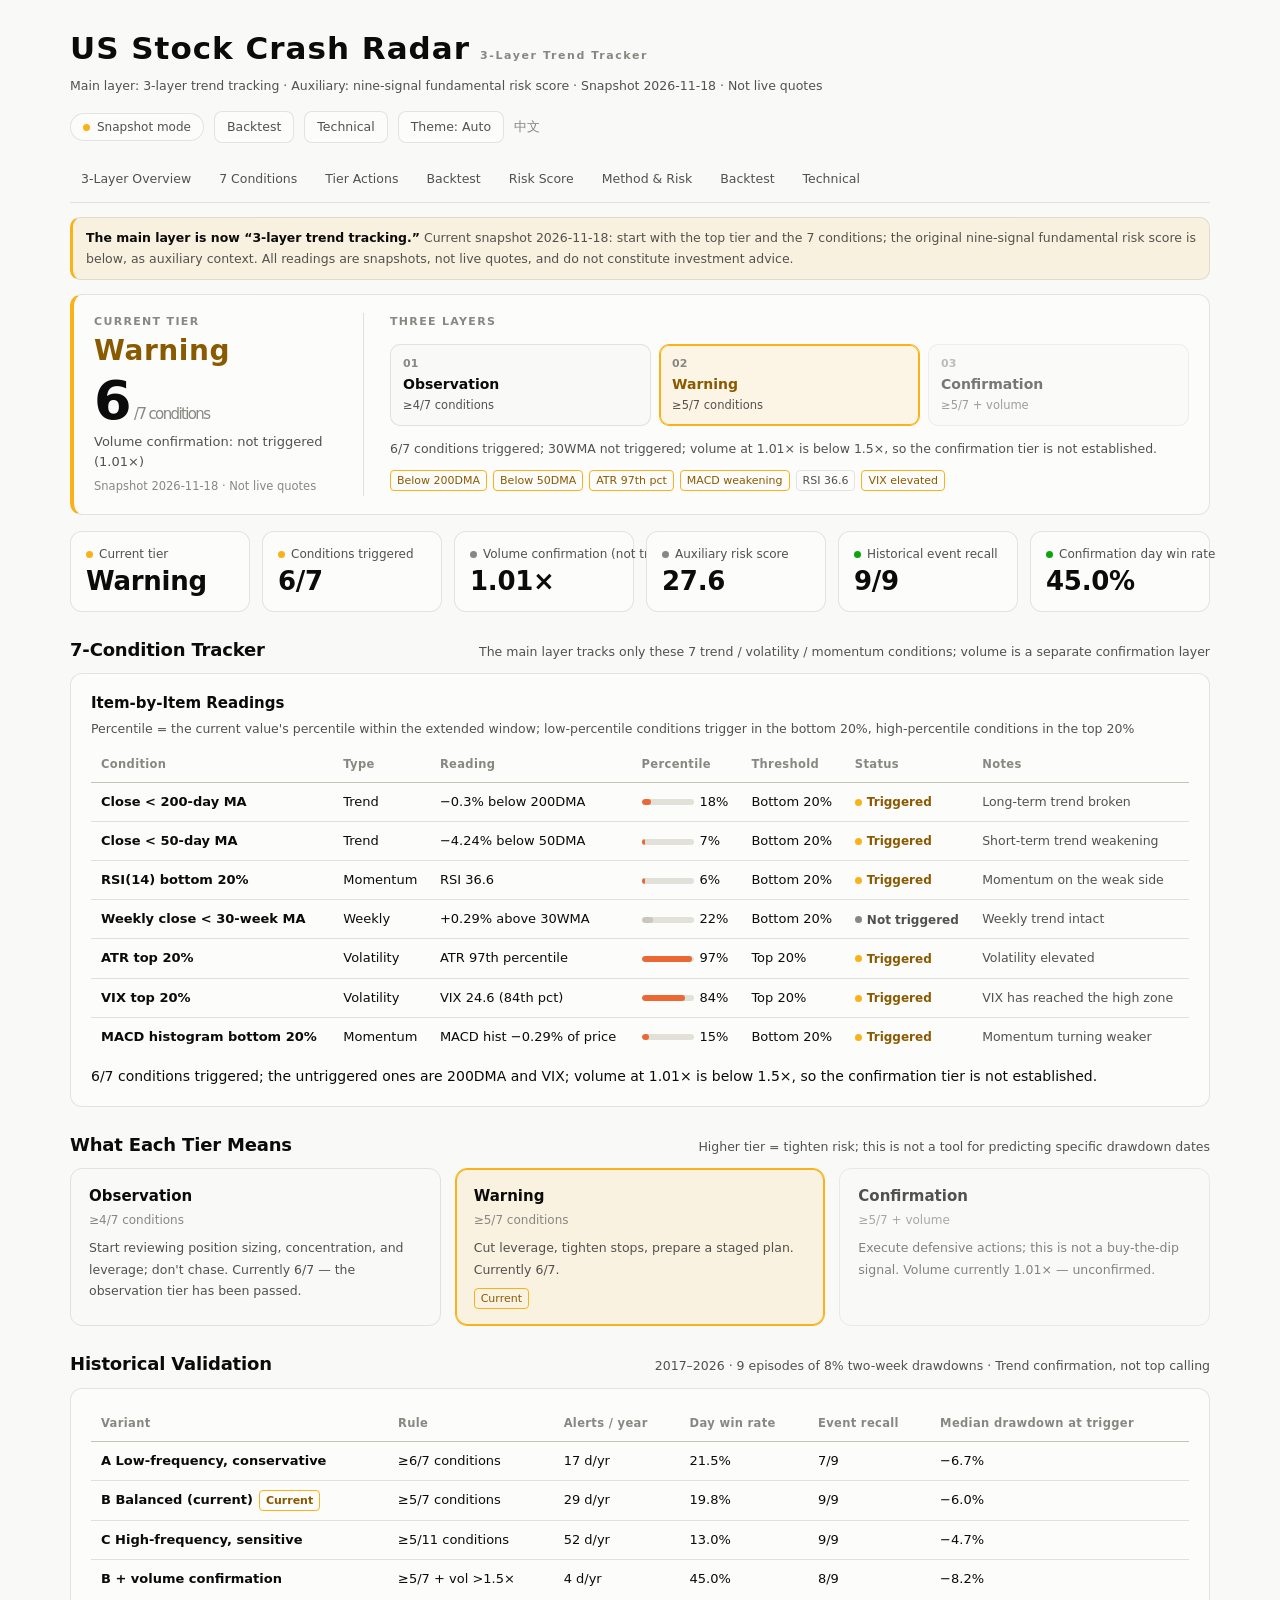
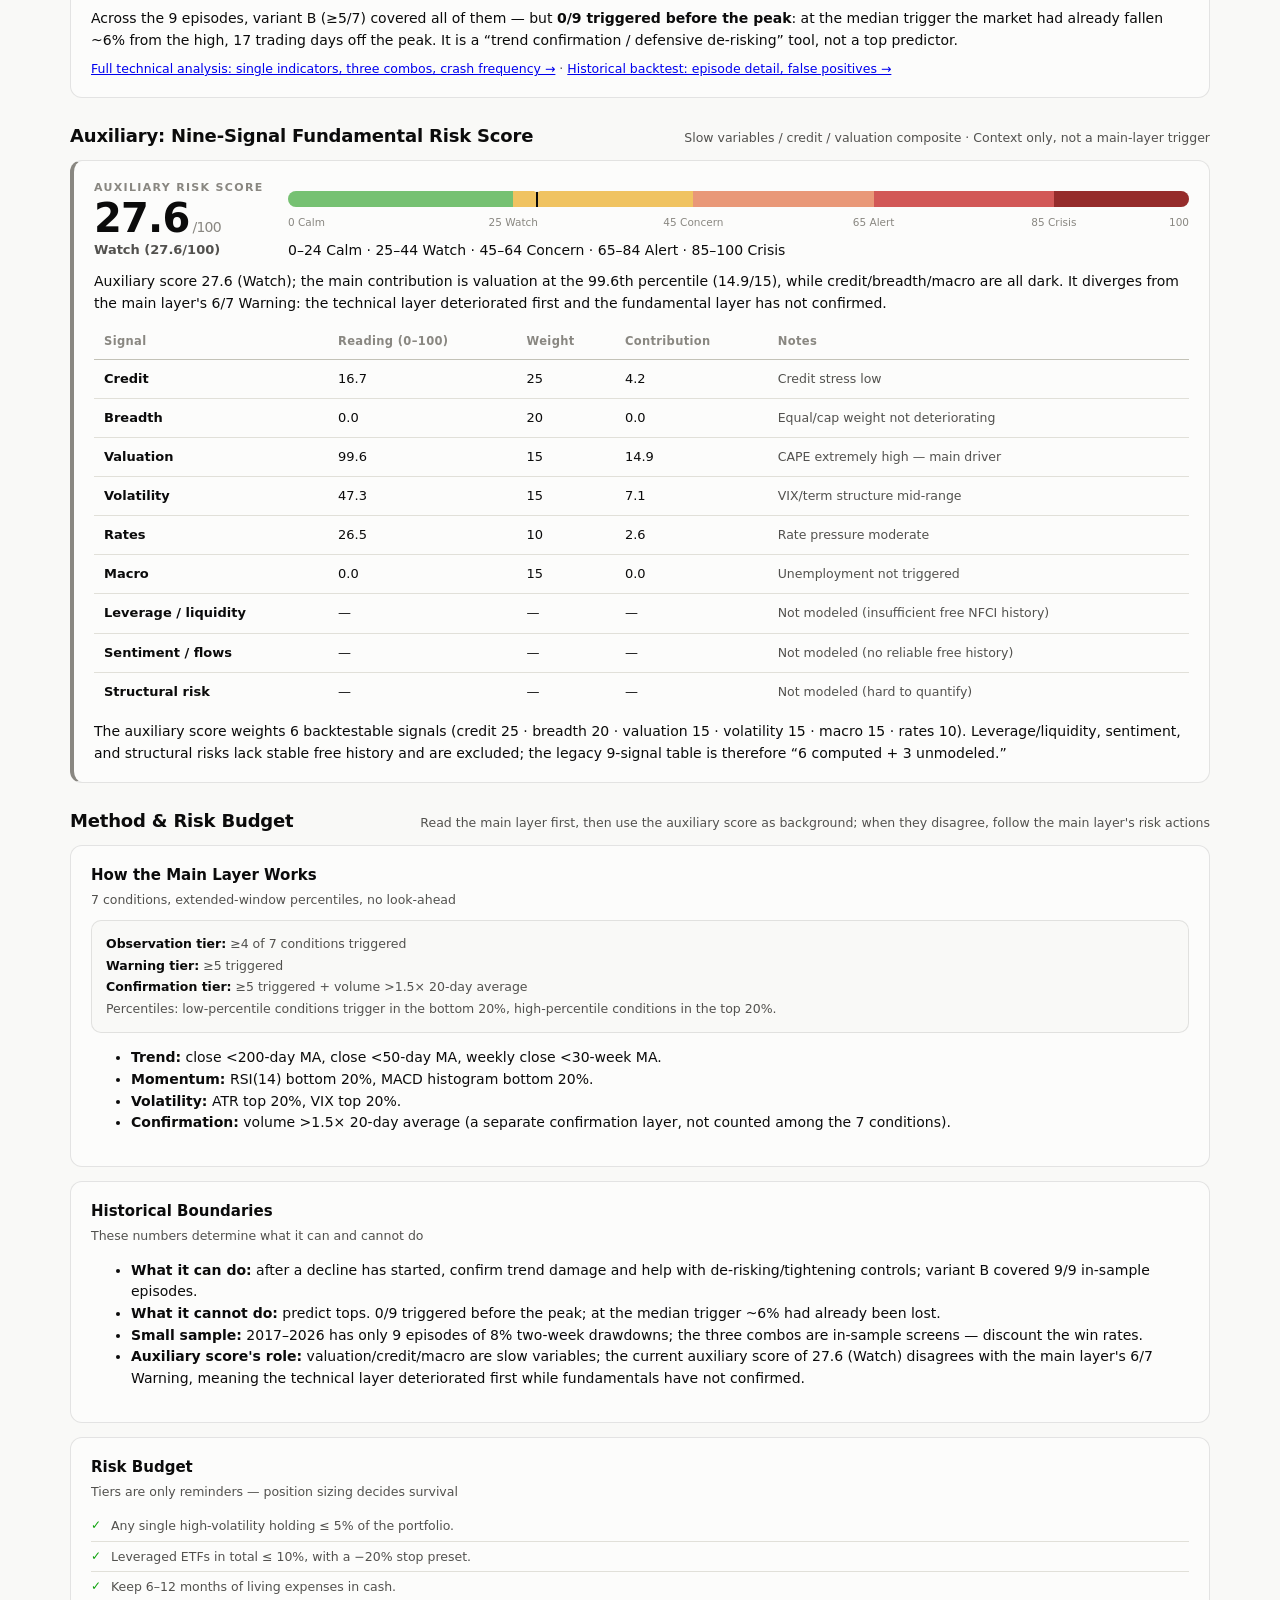
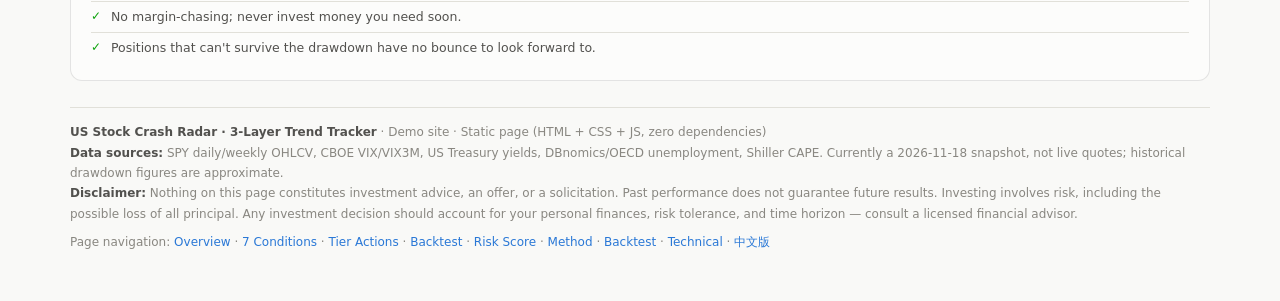
==== commit 9a11e03f: "Add daily 08:00 Beijing auto-update workflow - GitHub Actions rebuilds market data every day at 00:0" ====
--- a/en/index.html
+++ b/en/index.html
@@ -363,7 +363,7 @@
         <li><b>What it can do:</b> after a decline has started, confirm trend damage and help with de-risking/tightening controls; variant B covered 9/9 in-sample episodes.</li>
         <li><b>What it cannot do:</b> predict tops. 0/9 triggered before the peak; at the median trigger ~6% had already been lost.</li>
         <li><b>Small sample:</b> 2017–2026 has only 9 episodes of 8% two-week drawdowns; the three combos are in-sample screens — discount the win rates.</li>
-        <li><b>Auxiliary score's role:</b> valuation/credit/macro are slow variables; the current auxiliary score of 26.3 (Watch) disagrees with the main layer's 5/7 Warning, meaning the technical layer deteriorated first while fundamentals have not confirmed.</li>
+        <li><b>Auxiliary score's role:</b> valuation/credit/macro are slow variables; the current auxiliary score of 27.6 (Watch) disagrees with the main layer's 6/7 Warning, meaning the technical layer deteriorated first while fundamentals have not confirmed.</li>
       </ul>
     </div>
 
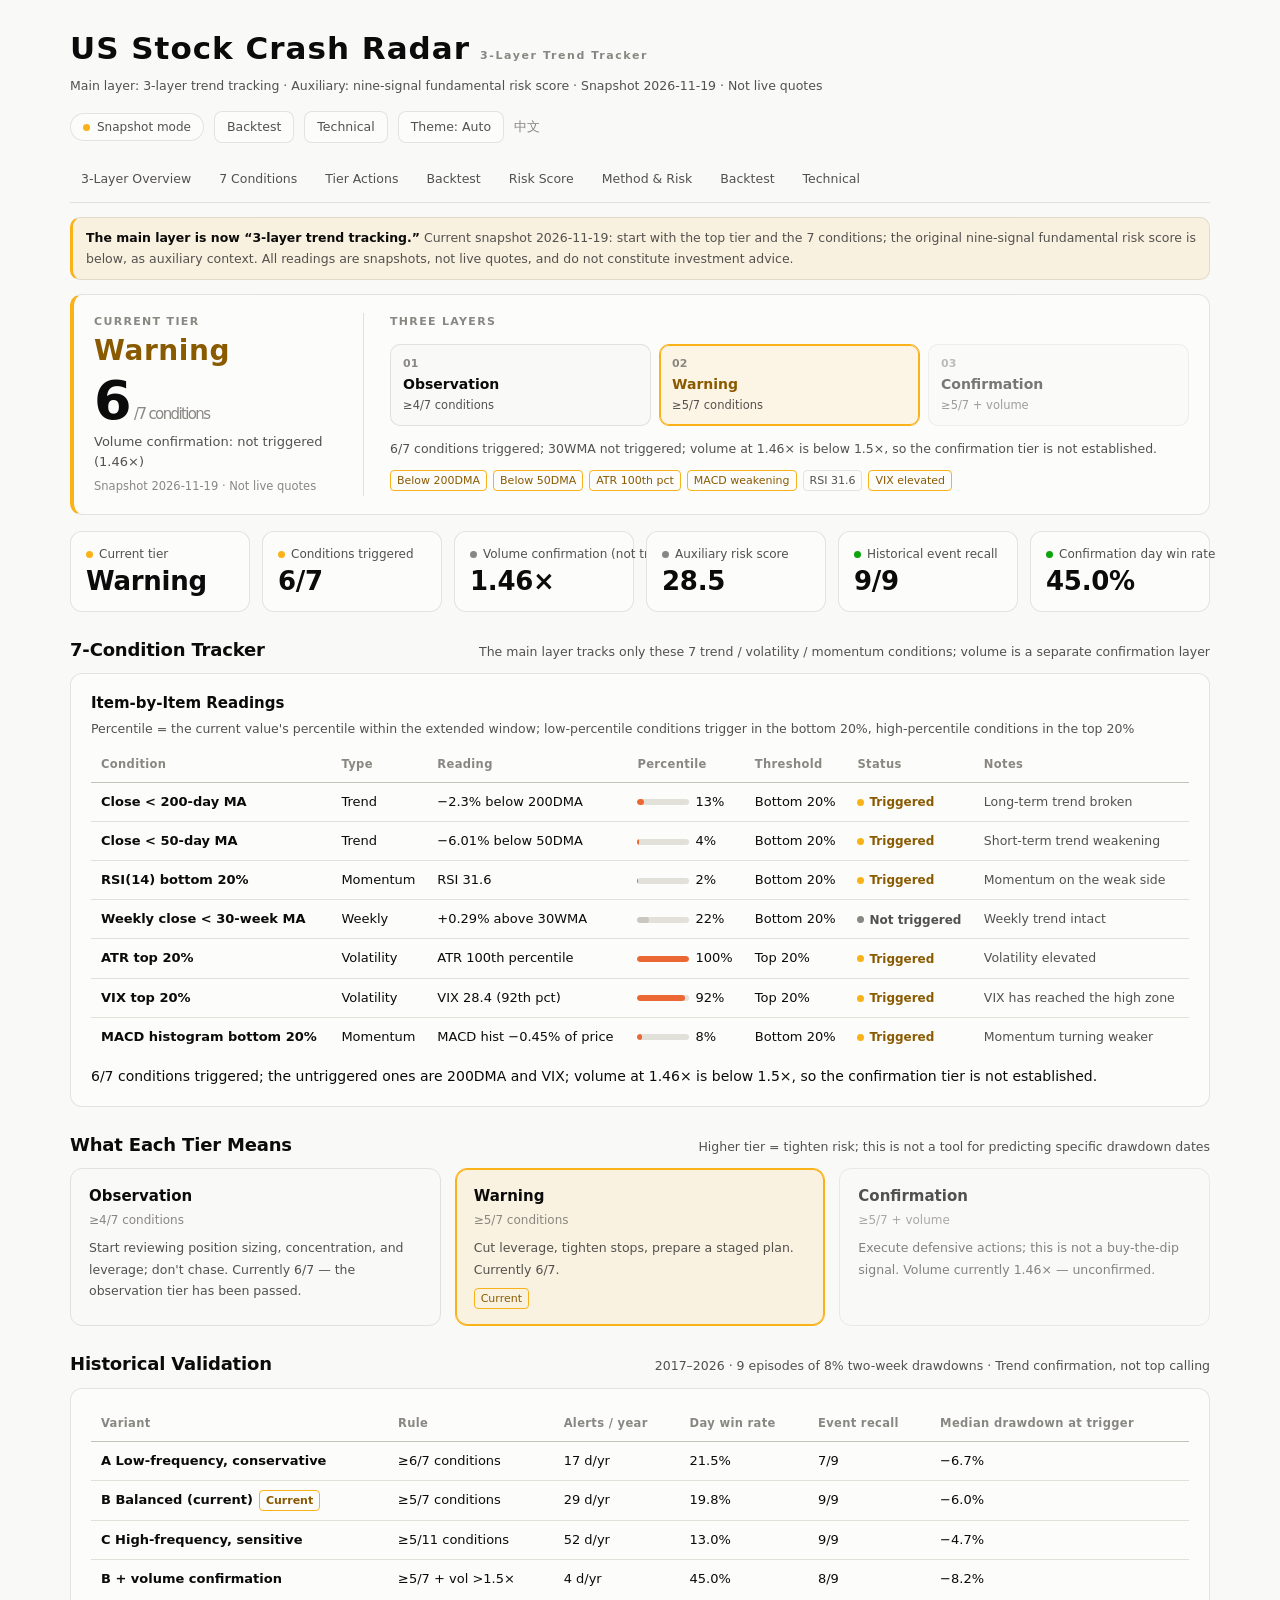
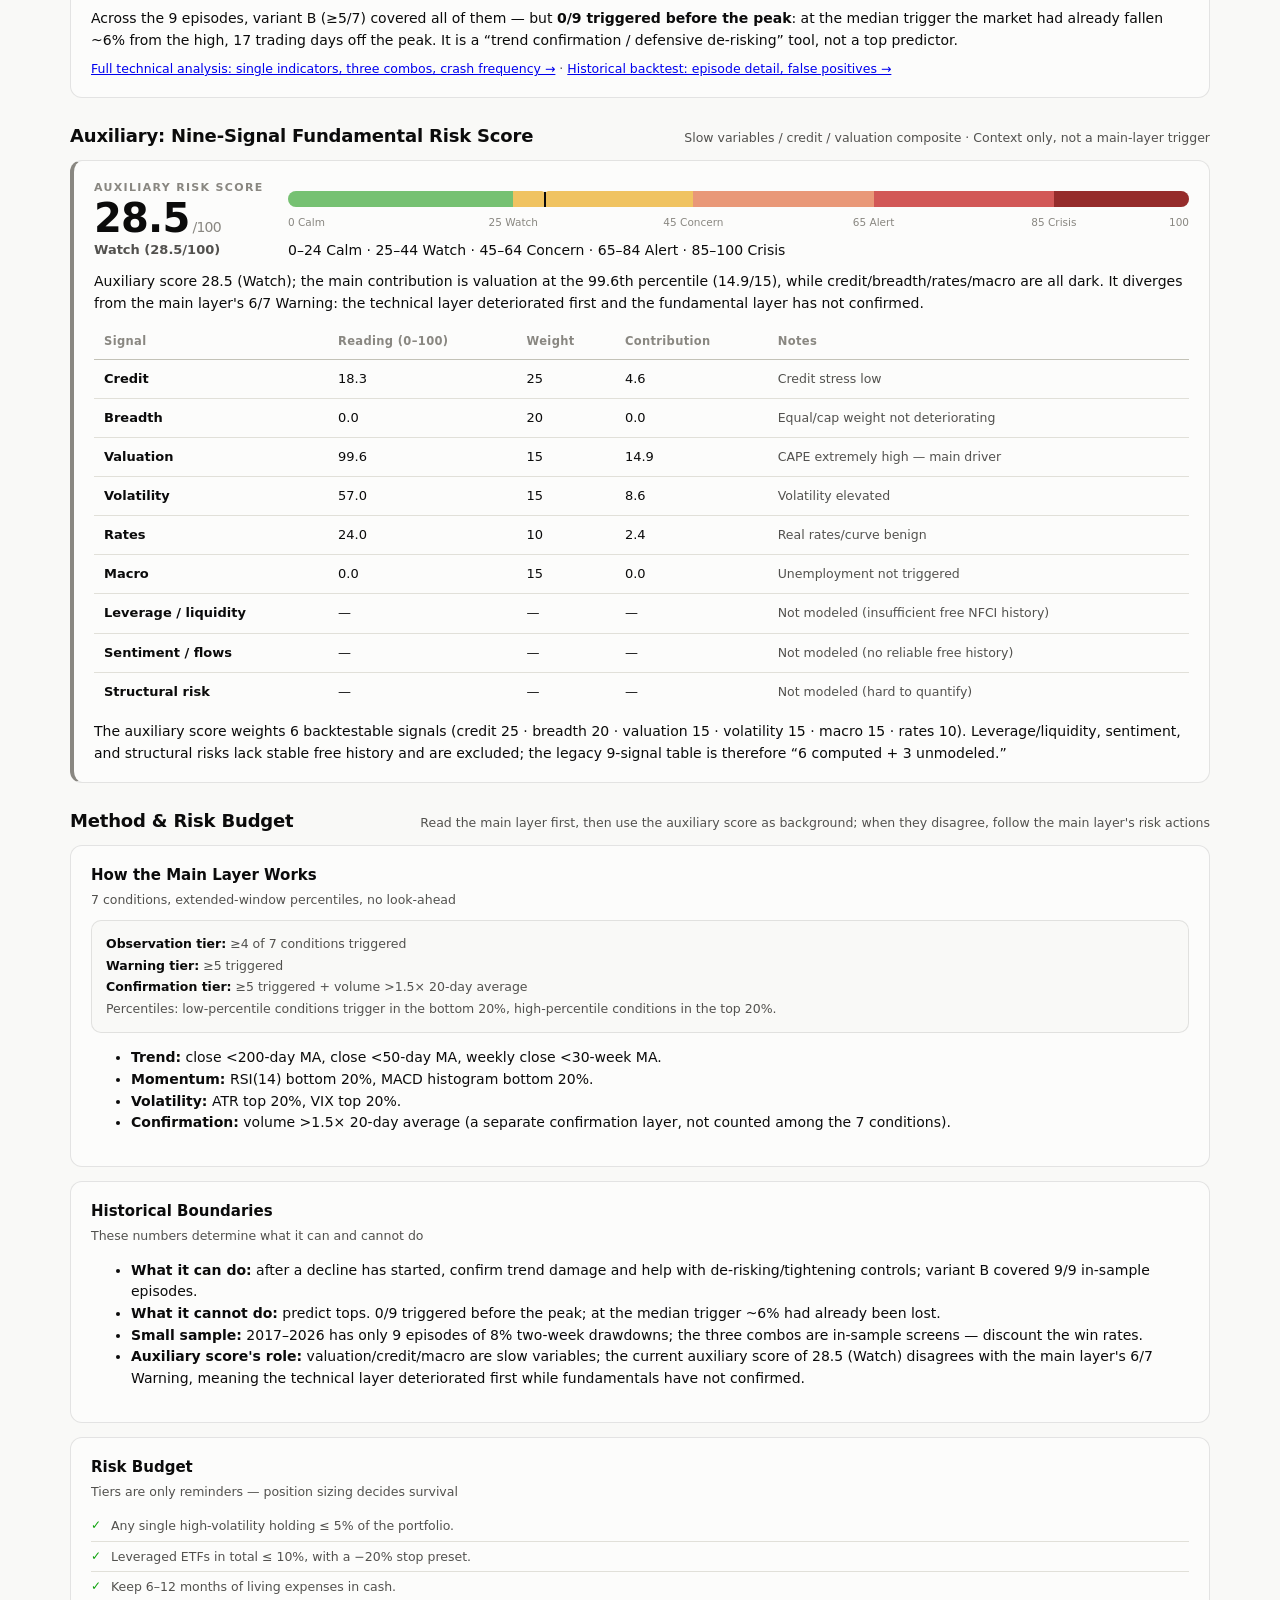
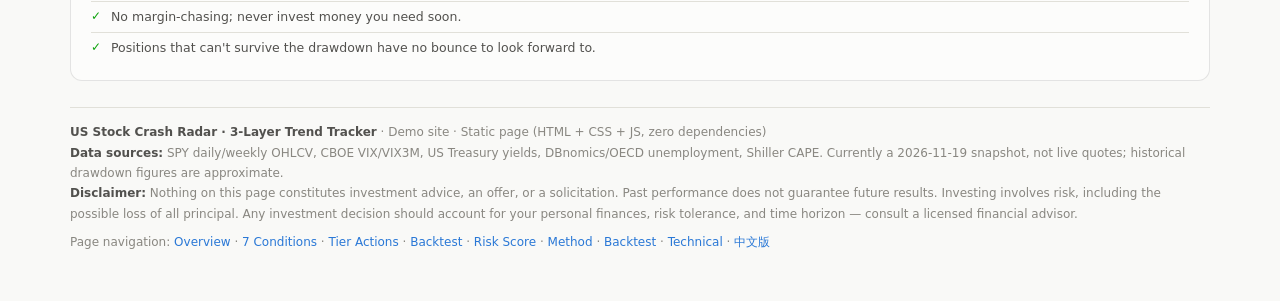
==== commit d4574e41: "chore: daily data update (2026-11-20)" ====
--- a/en/index.html
+++ b/en/index.html
@@ -363,7 +363,7 @@
         <li><b>What it can do:</b> after a decline has started, confirm trend damage and help with de-risking/tightening controls; variant B covered 9/9 in-sample episodes.</li>
         <li><b>What it cannot do:</b> predict tops. 0/9 triggered before the peak; at the median trigger ~6% had already been lost.</li>
         <li><b>Small sample:</b> 2017–2026 has only 9 episodes of 8% two-week drawdowns; the three combos are in-sample screens — discount the win rates.</li>
-        <li><b>Auxiliary score's role:</b> valuation/credit/macro are slow variables; the current auxiliary score of 27.6 (Watch) disagrees with the main layer's 6/7 Warning, meaning the technical layer deteriorated first while fundamentals have not confirmed.</li>
+        <li><b>Auxiliary score's role:</b> valuation/credit/macro are slow variables; the current auxiliary score of 28.5 (Watch) disagrees with the main layer's 6/7 Warning, meaning the technical layer deteriorated first while fundamentals have not confirmed.</li>
       </ul>
     </div>
 
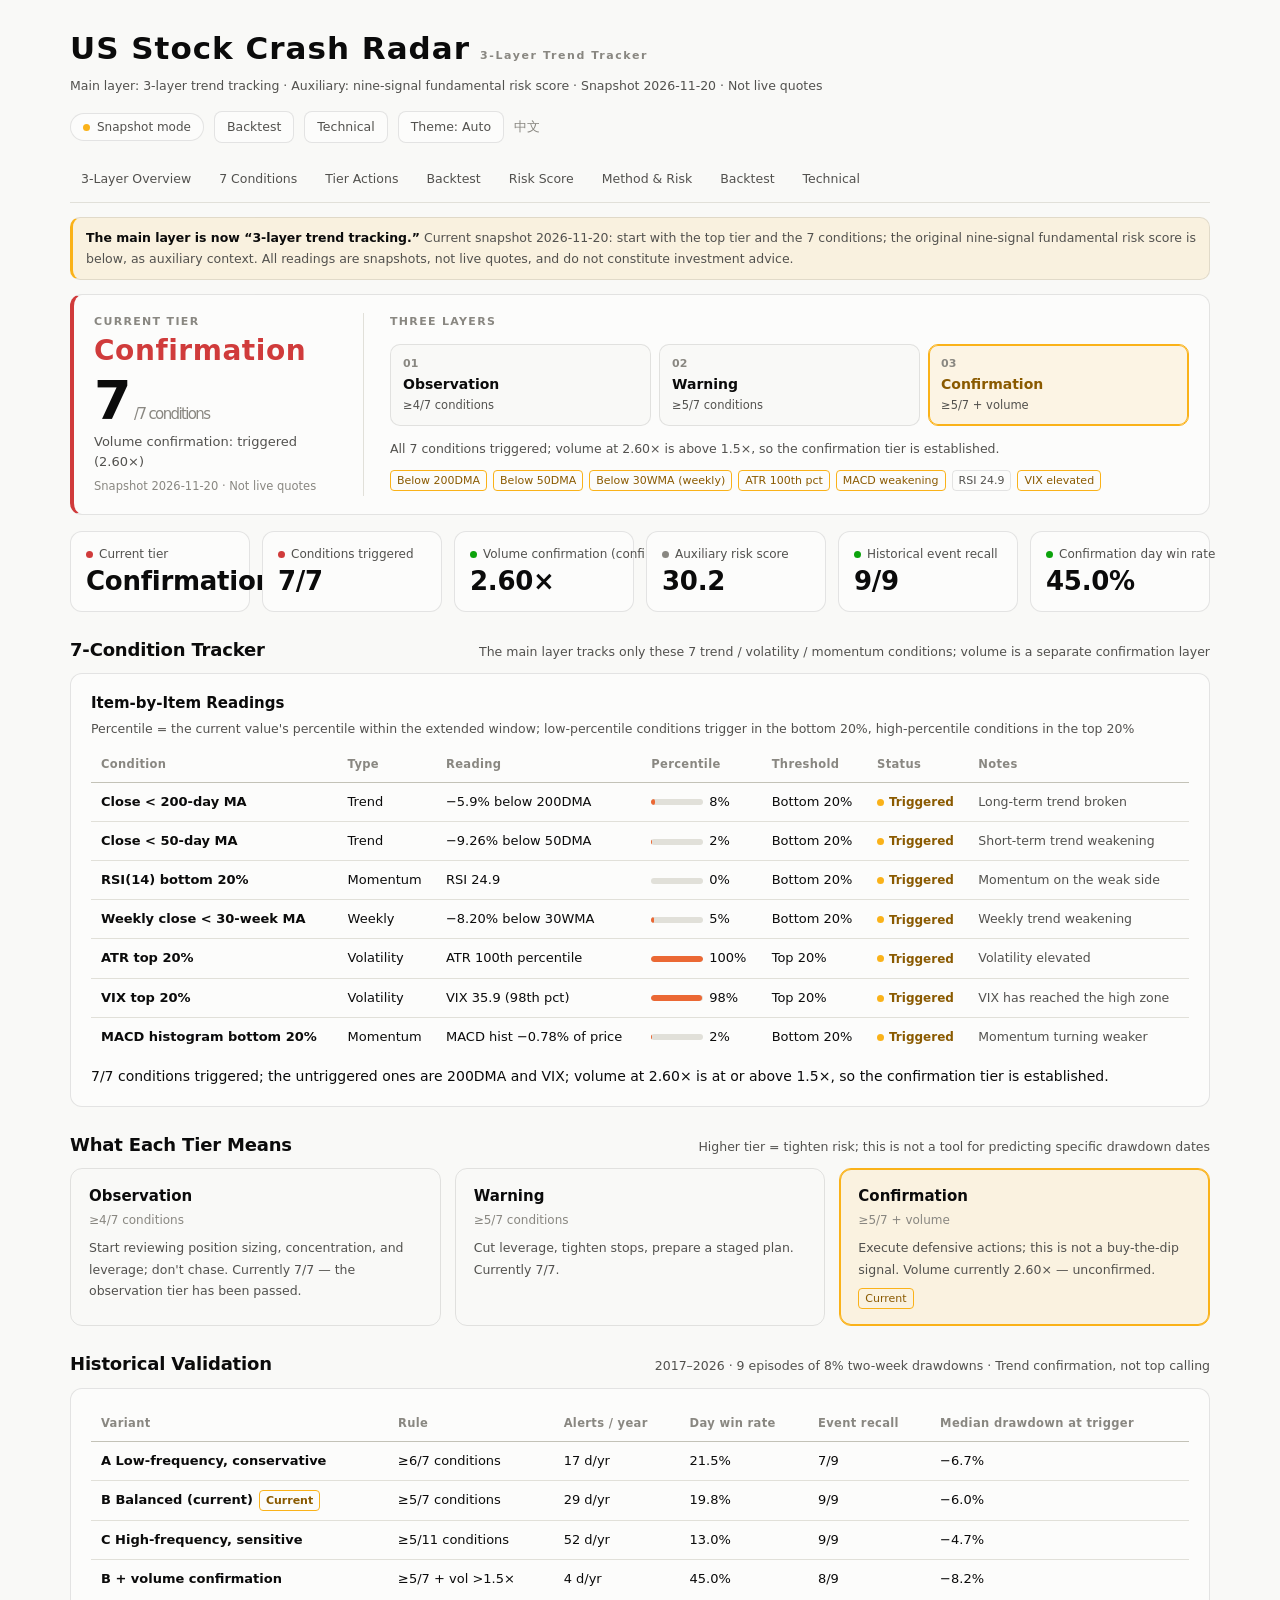
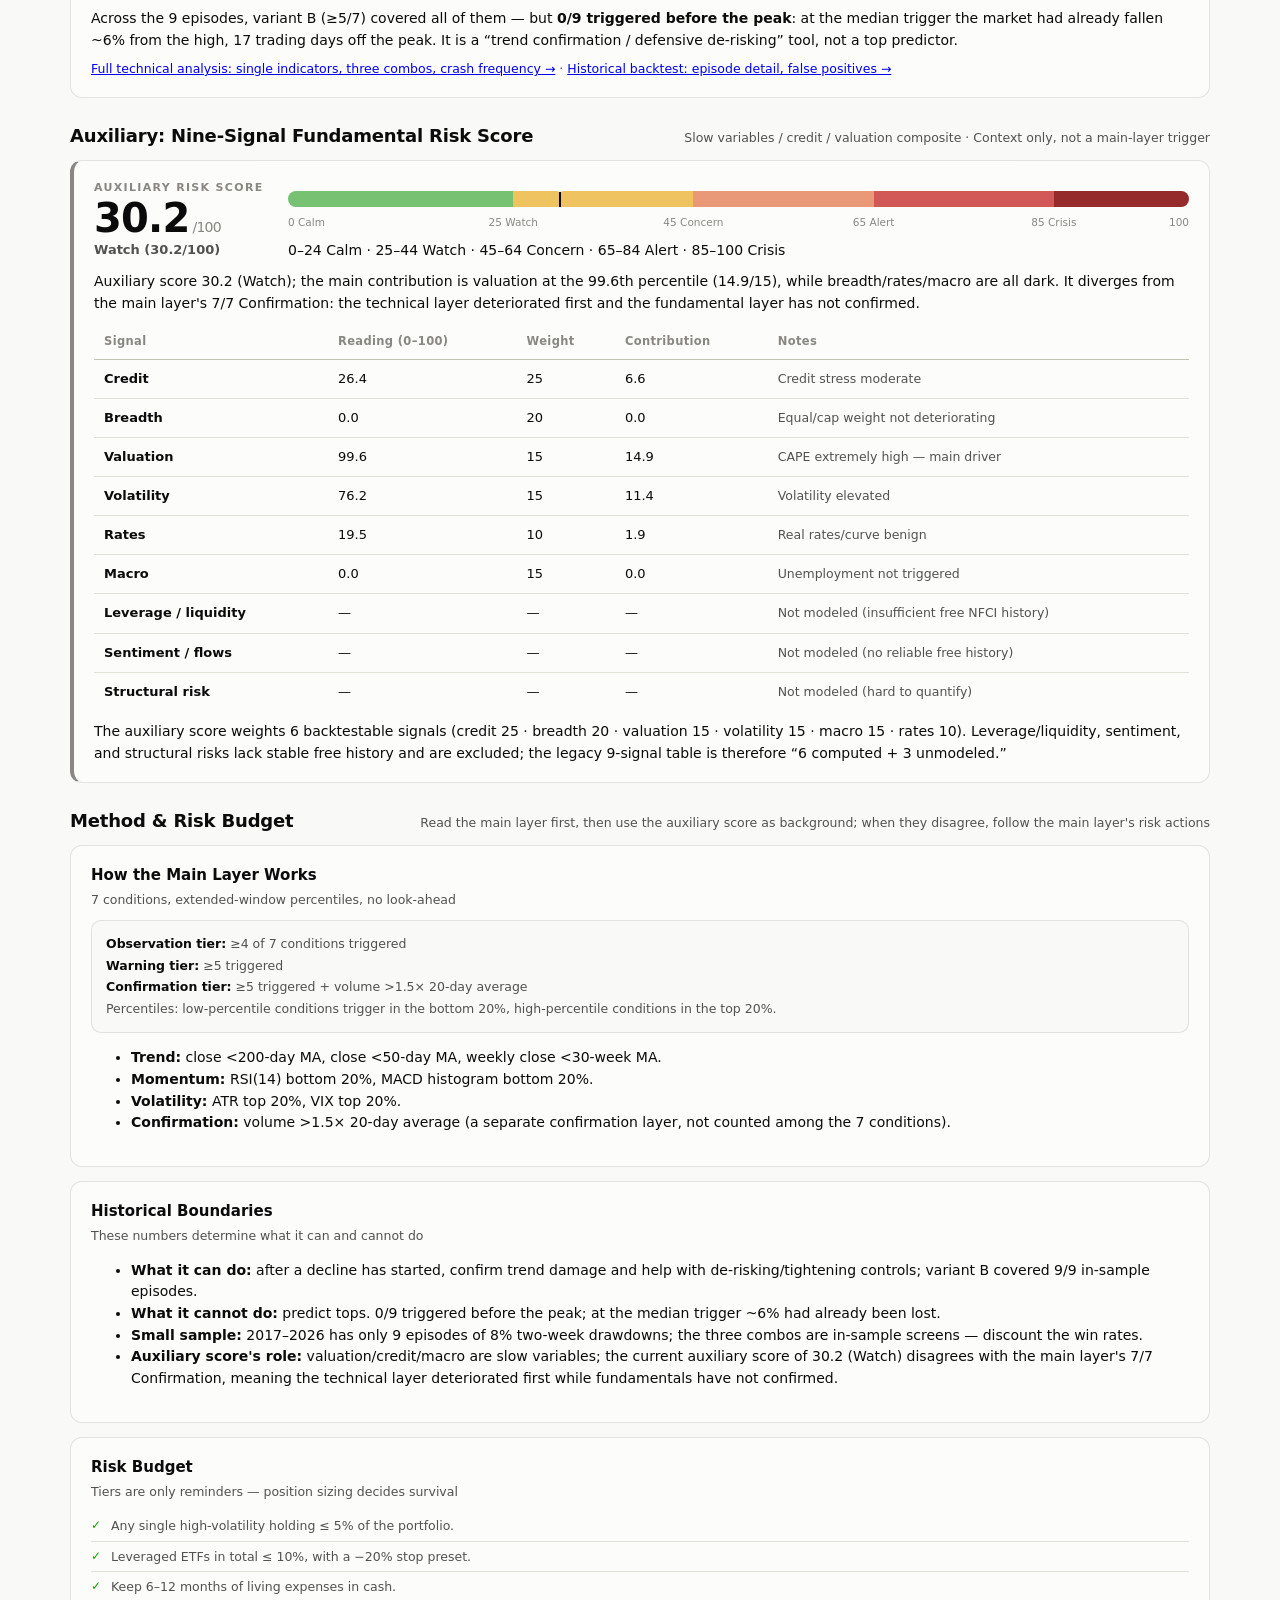
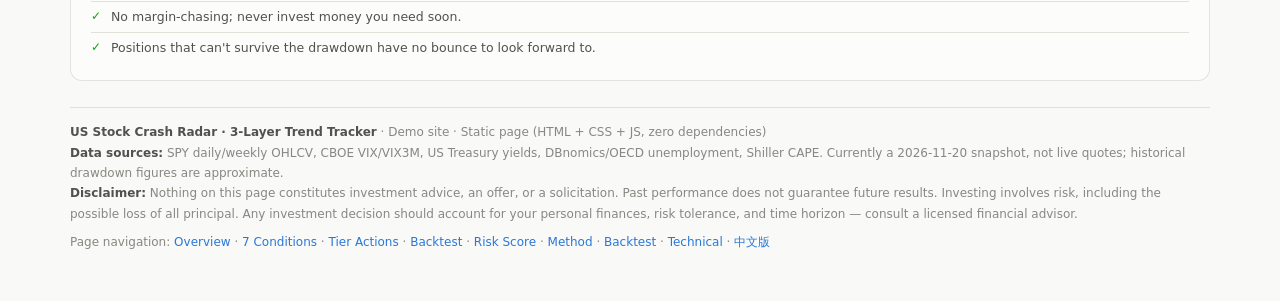
==== commit 1c221b83: "chore: daily data update (2026-11-21)" ====
--- a/en/index.html
+++ b/en/index.html
@@ -363,7 +363,7 @@
         <li><b>What it can do:</b> after a decline has started, confirm trend damage and help with de-risking/tightening controls; variant B covered 9/9 in-sample episodes.</li>
         <li><b>What it cannot do:</b> predict tops. 0/9 triggered before the peak; at the median trigger ~6% had already been lost.</li>
         <li><b>Small sample:</b> 2017–2026 has only 9 episodes of 8% two-week drawdowns; the three combos are in-sample screens — discount the win rates.</li>
-        <li><b>Auxiliary score's role:</b> valuation/credit/macro are slow variables; the current auxiliary score of 28.5 (Watch) disagrees with the main layer's 6/7 Warning, meaning the technical layer deteriorated first while fundamentals have not confirmed.</li>
+        <li><b>Auxiliary score's role:</b> valuation/credit/macro are slow variables; the current auxiliary score of 30.2 (Watch) disagrees with the main layer's 7/7 Confirmation, meaning the technical layer deteriorated first while fundamentals have not confirmed.</li>
       </ul>
     </div>
 
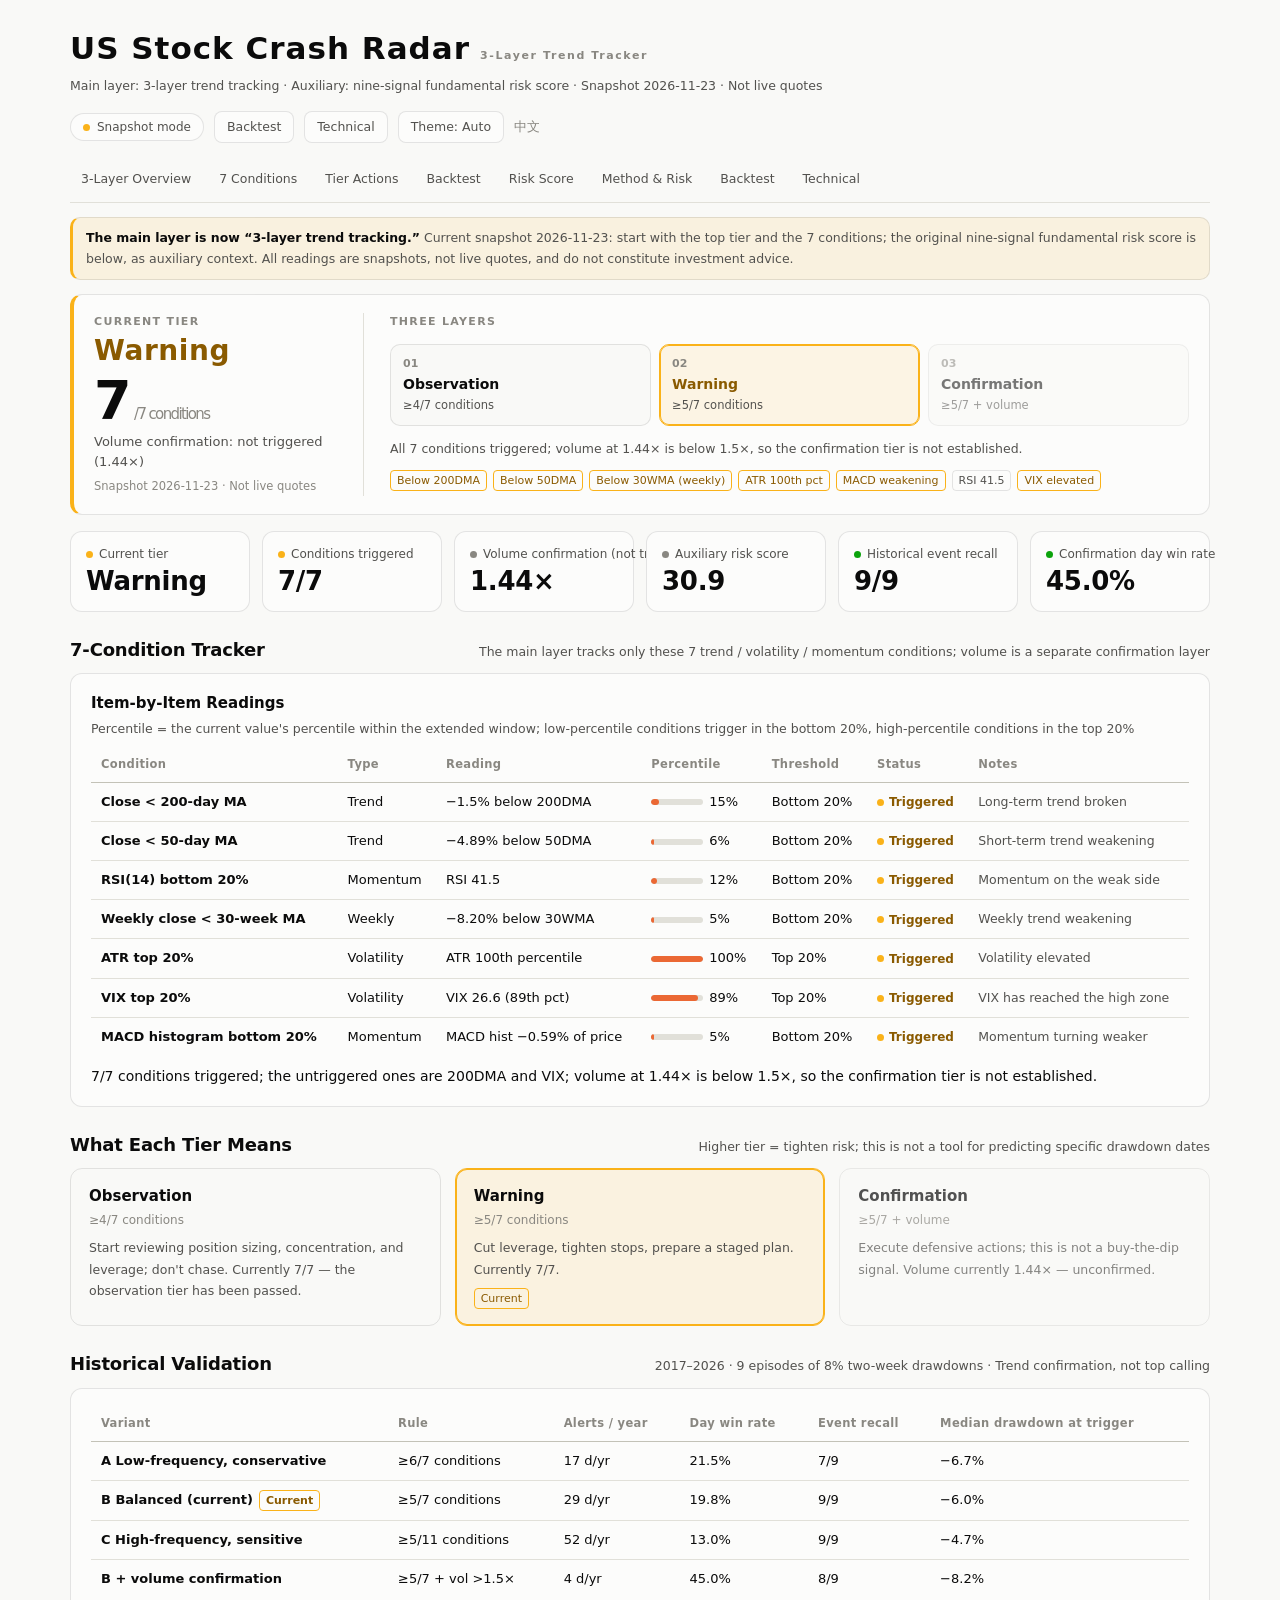
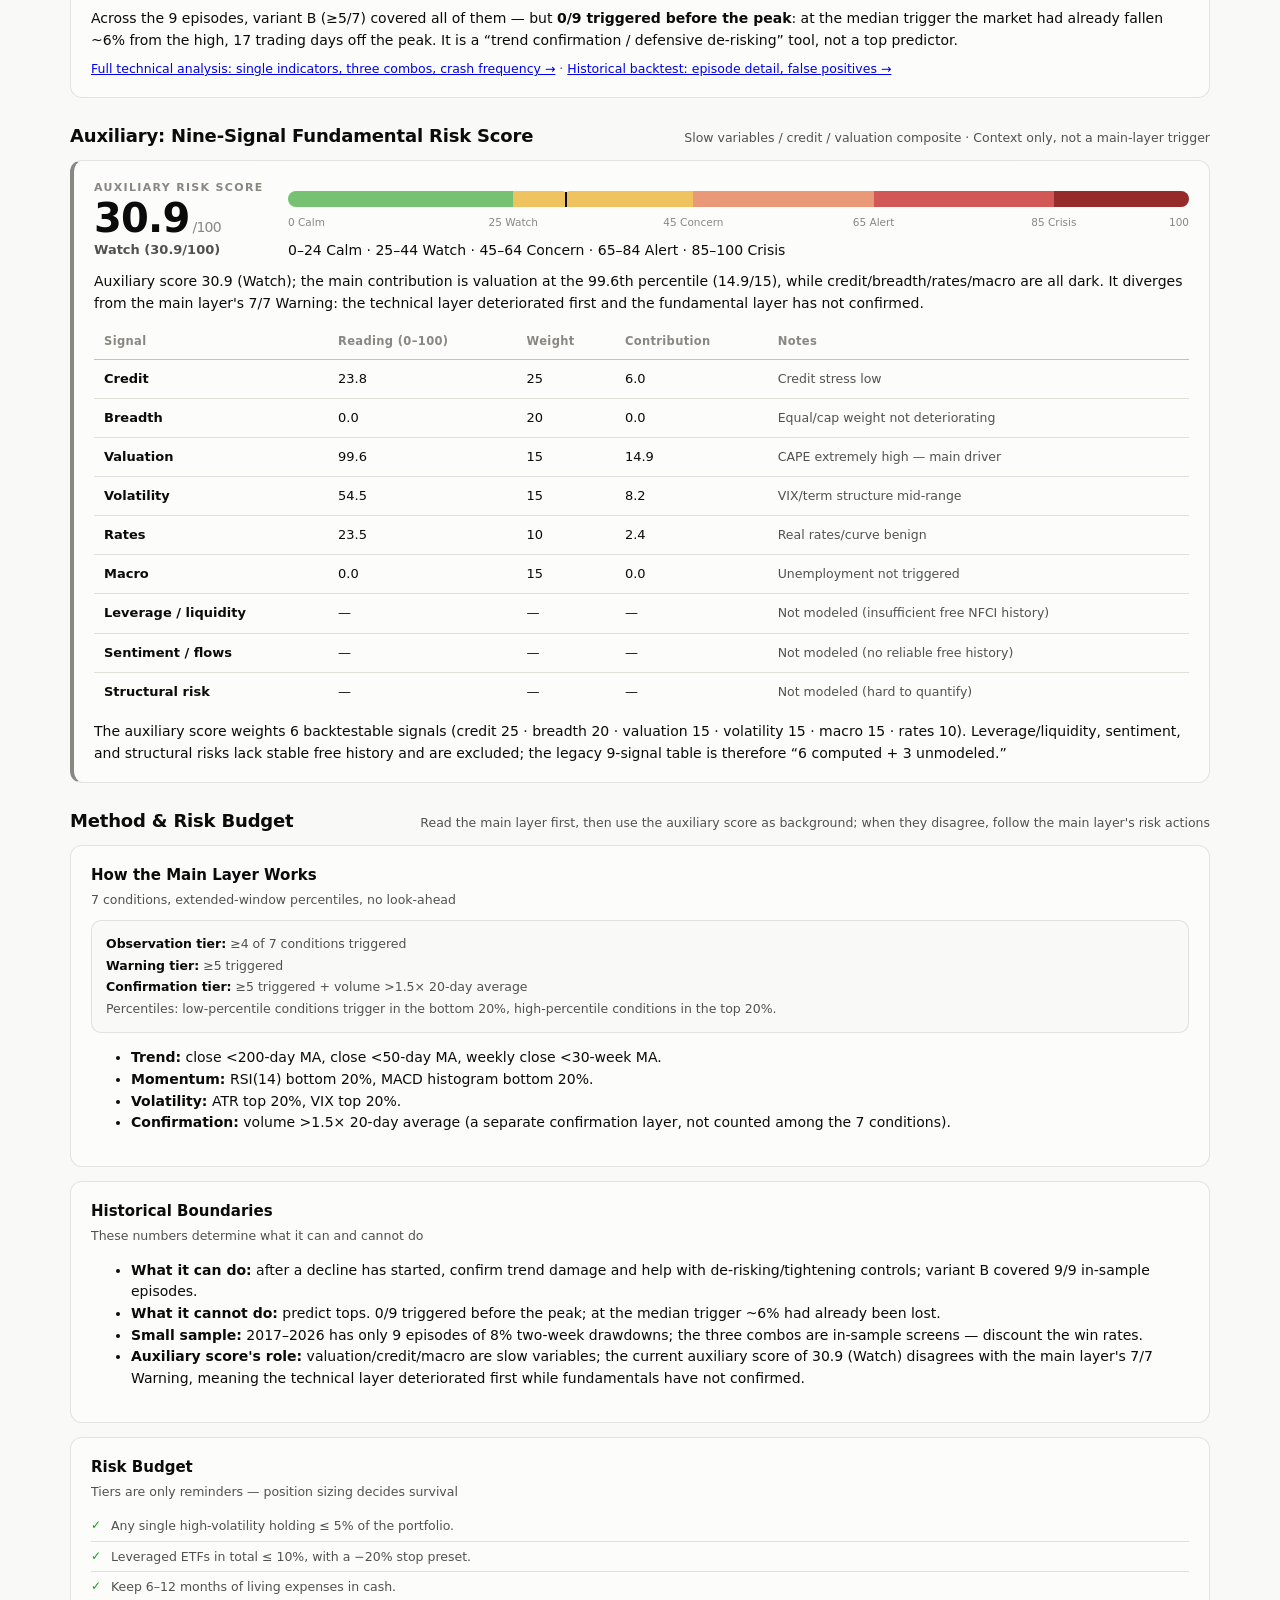
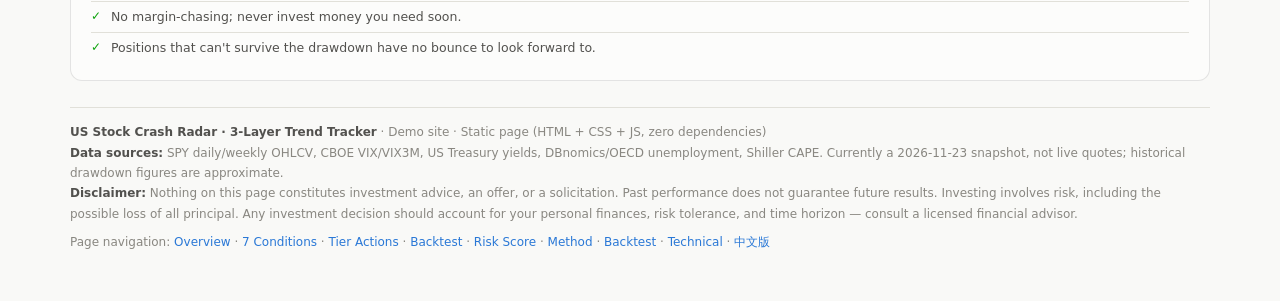
==== commit 9d5efb9f: "chore: daily data update (2026-11-24)" ====
--- a/en/index.html
+++ b/en/index.html
@@ -363,7 +363,7 @@
         <li><b>What it can do:</b> after a decline has started, confirm trend damage and help with de-risking/tightening controls; variant B covered 9/9 in-sample episodes.</li>
         <li><b>What it cannot do:</b> predict tops. 0/9 triggered before the peak; at the median trigger ~6% had already been lost.</li>
         <li><b>Small sample:</b> 2017–2026 has only 9 episodes of 8% two-week drawdowns; the three combos are in-sample screens — discount the win rates.</li>
-        <li><b>Auxiliary score's role:</b> valuation/credit/macro are slow variables; the current auxiliary score of 30.2 (Watch) disagrees with the main layer's 7/7 Confirmation, meaning the technical layer deteriorated first while fundamentals have not confirmed.</li>
+        <li><b>Auxiliary score's role:</b> valuation/credit/macro are slow variables; the current auxiliary score of 30.9 (Watch) disagrees with the main layer's 7/7 Warning, meaning the technical layer deteriorated first while fundamentals have not confirmed.</li>
       </ul>
     </div>
 
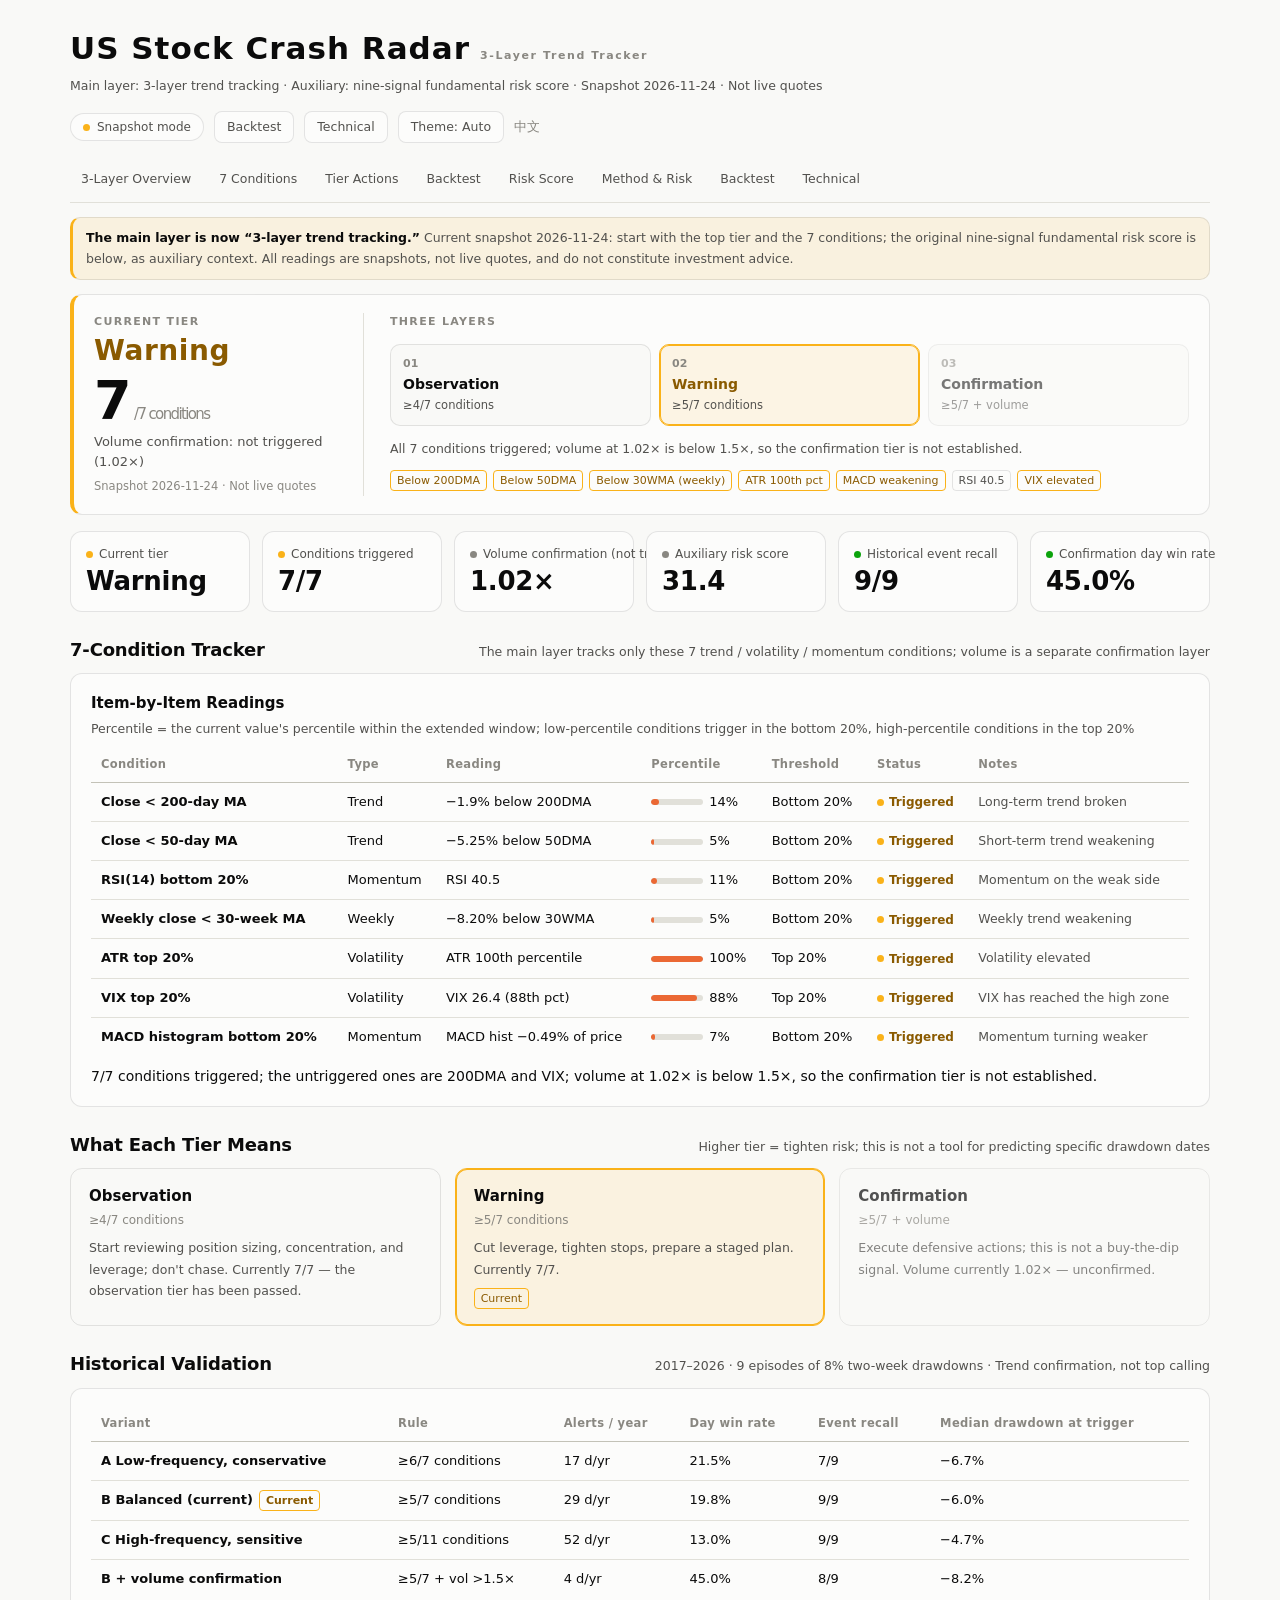
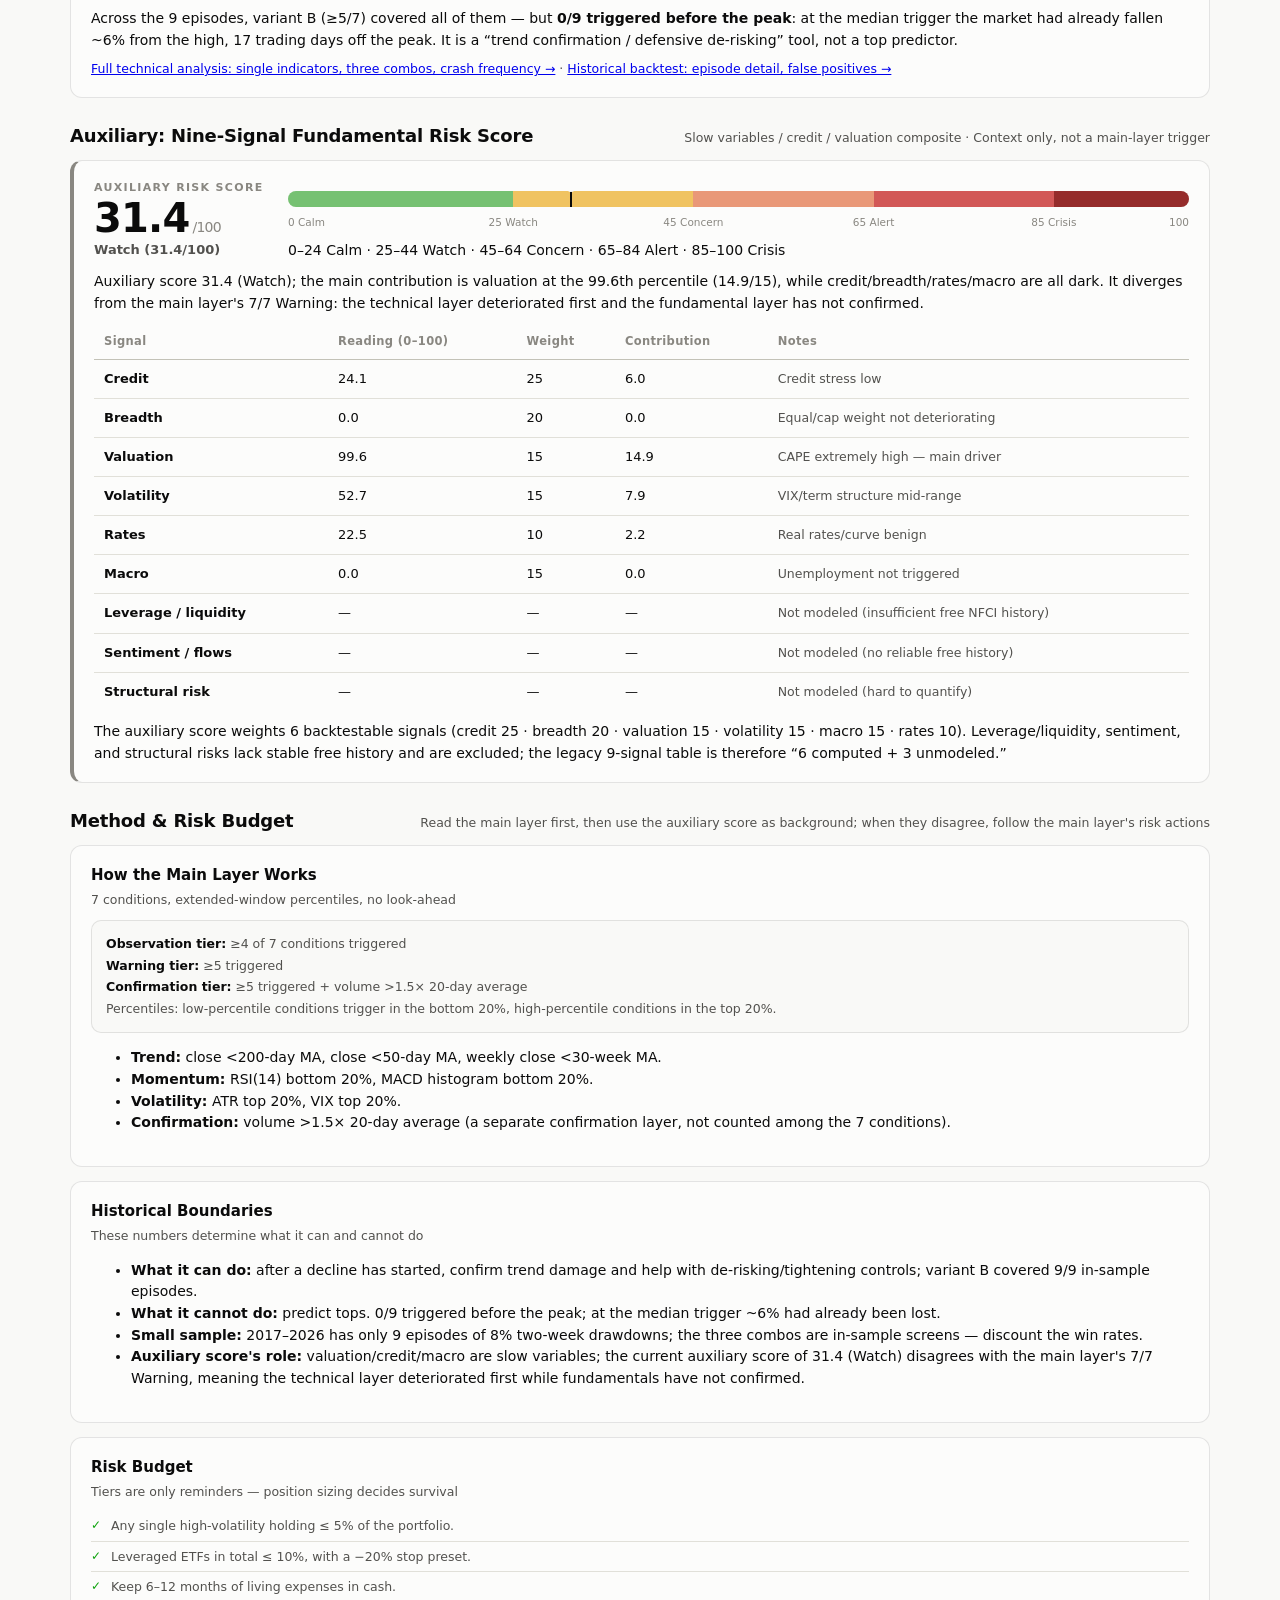
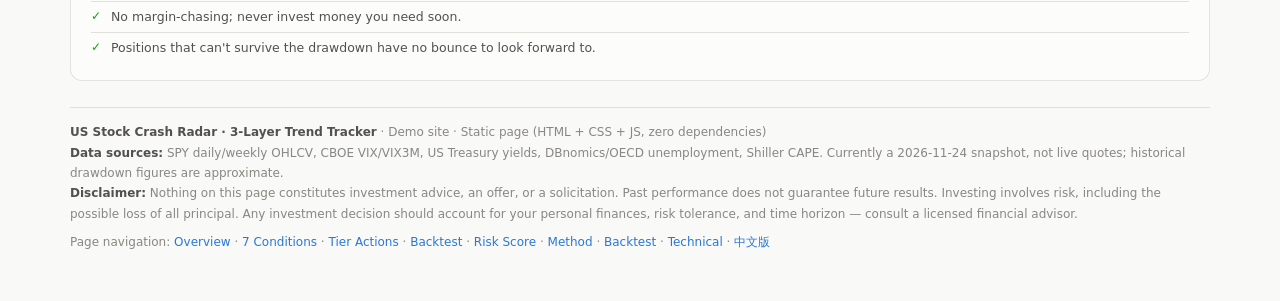
==== commit c18079b2: "chore: daily data update (2026-11-25)" ====
--- a/en/index.html
+++ b/en/index.html
@@ -363,7 +363,7 @@
         <li><b>What it can do:</b> after a decline has started, confirm trend damage and help with de-risking/tightening controls; variant B covered 9/9 in-sample episodes.</li>
         <li><b>What it cannot do:</b> predict tops. 0/9 triggered before the peak; at the median trigger ~6% had already been lost.</li>
         <li><b>Small sample:</b> 2017–2026 has only 9 episodes of 8% two-week drawdowns; the three combos are in-sample screens — discount the win rates.</li>
-        <li><b>Auxiliary score's role:</b> valuation/credit/macro are slow variables; the current auxiliary score of 30.9 (Watch) disagrees with the main layer's 7/7 Warning, meaning the technical layer deteriorated first while fundamentals have not confirmed.</li>
+        <li><b>Auxiliary score's role:</b> valuation/credit/macro are slow variables; the current auxiliary score of 31.4 (Watch) disagrees with the main layer's 7/7 Warning, meaning the technical layer deteriorated first while fundamentals have not confirmed.</li>
       </ul>
     </div>
 
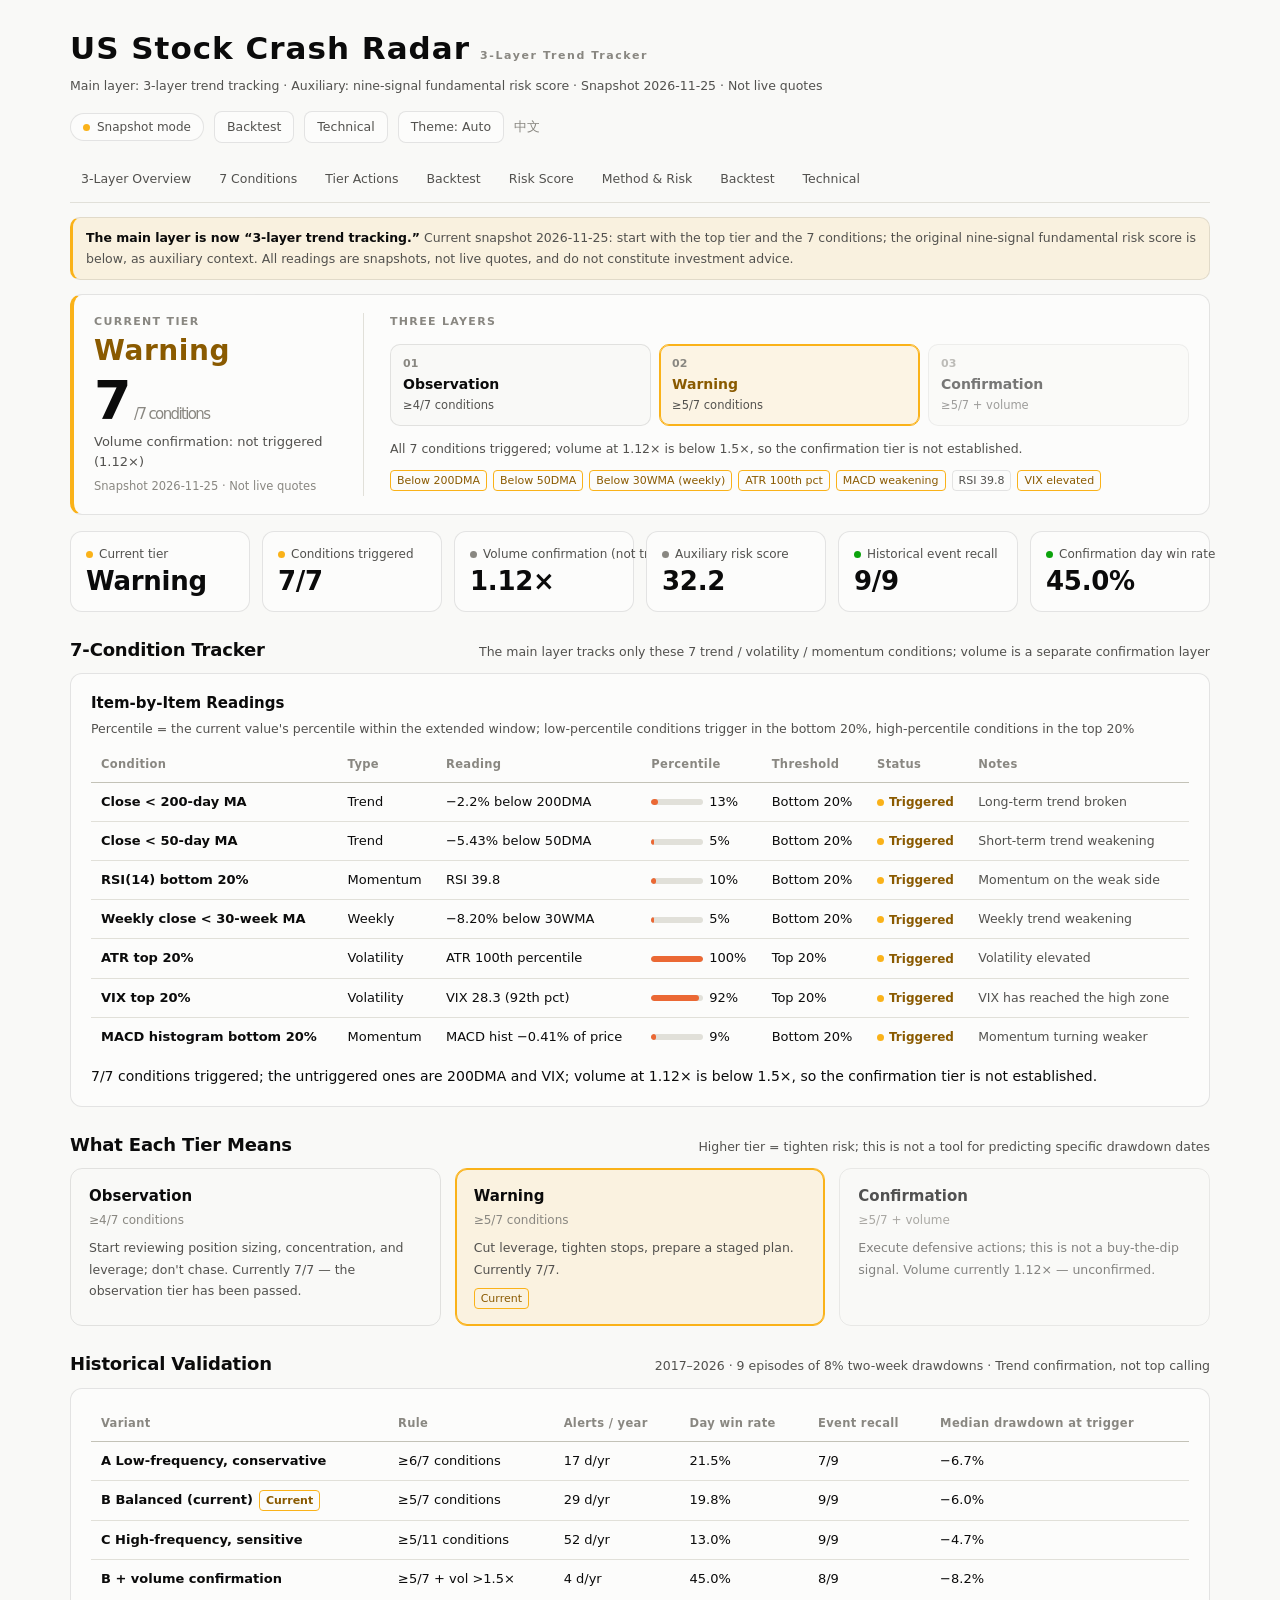
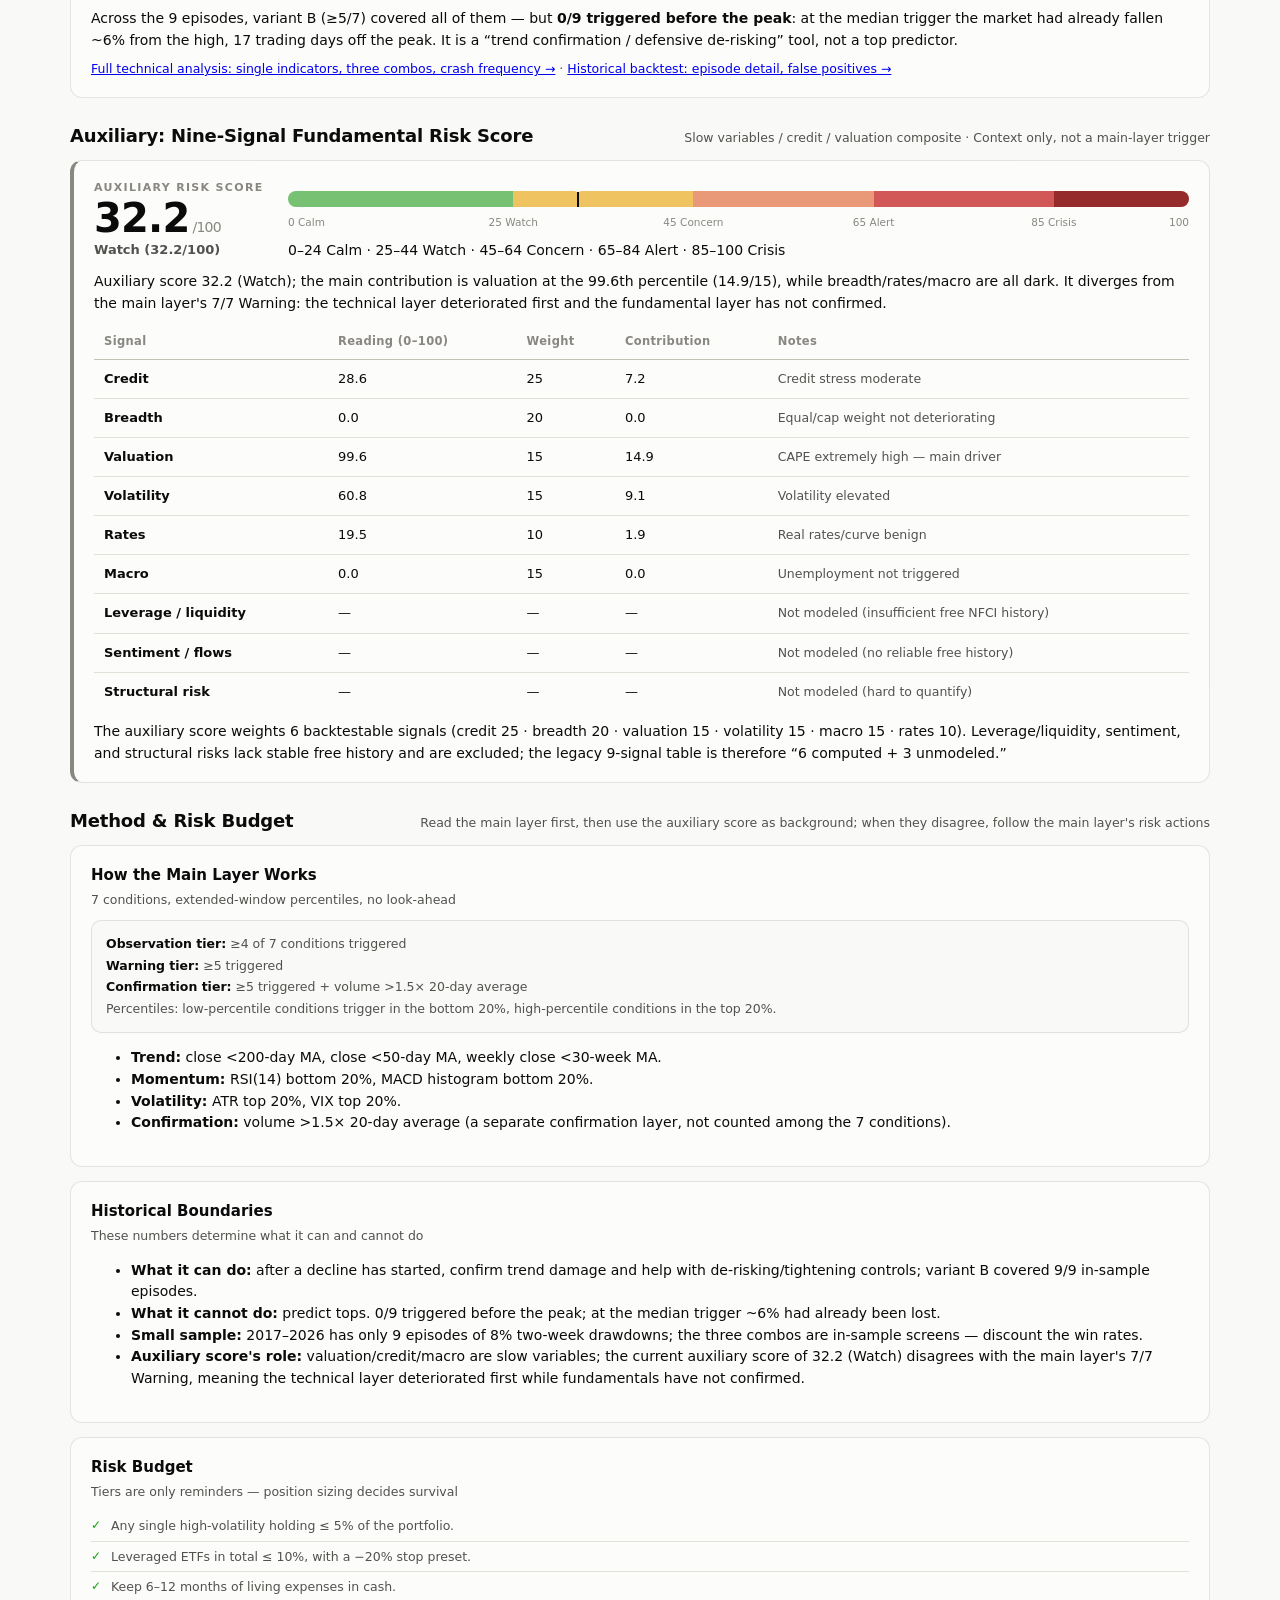
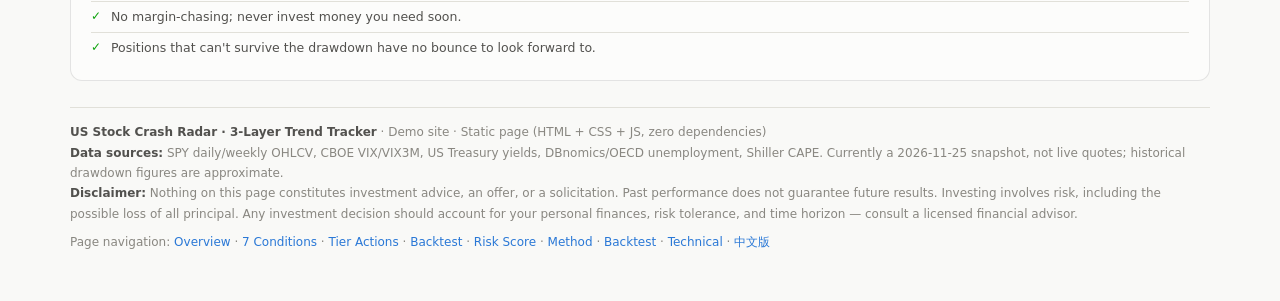
==== commit 28958f2b: "chore: daily data update (2026-11-26)" ====
--- a/en/index.html
+++ b/en/index.html
@@ -363,7 +363,7 @@
         <li><b>What it can do:</b> after a decline has started, confirm trend damage and help with de-risking/tightening controls; variant B covered 9/9 in-sample episodes.</li>
         <li><b>What it cannot do:</b> predict tops. 0/9 triggered before the peak; at the median trigger ~6% had already been lost.</li>
         <li><b>Small sample:</b> 2017–2026 has only 9 episodes of 8% two-week drawdowns; the three combos are in-sample screens — discount the win rates.</li>
-        <li><b>Auxiliary score's role:</b> valuation/credit/macro are slow variables; the current auxiliary score of 31.4 (Watch) disagrees with the main layer's 7/7 Warning, meaning the technical layer deteriorated first while fundamentals have not confirmed.</li>
+        <li><b>Auxiliary score's role:</b> valuation/credit/macro are slow variables; the current auxiliary score of 32.2 (Watch) disagrees with the main layer's 7/7 Warning, meaning the technical layer deteriorated first while fundamentals have not confirmed.</li>
       </ul>
     </div>
 
